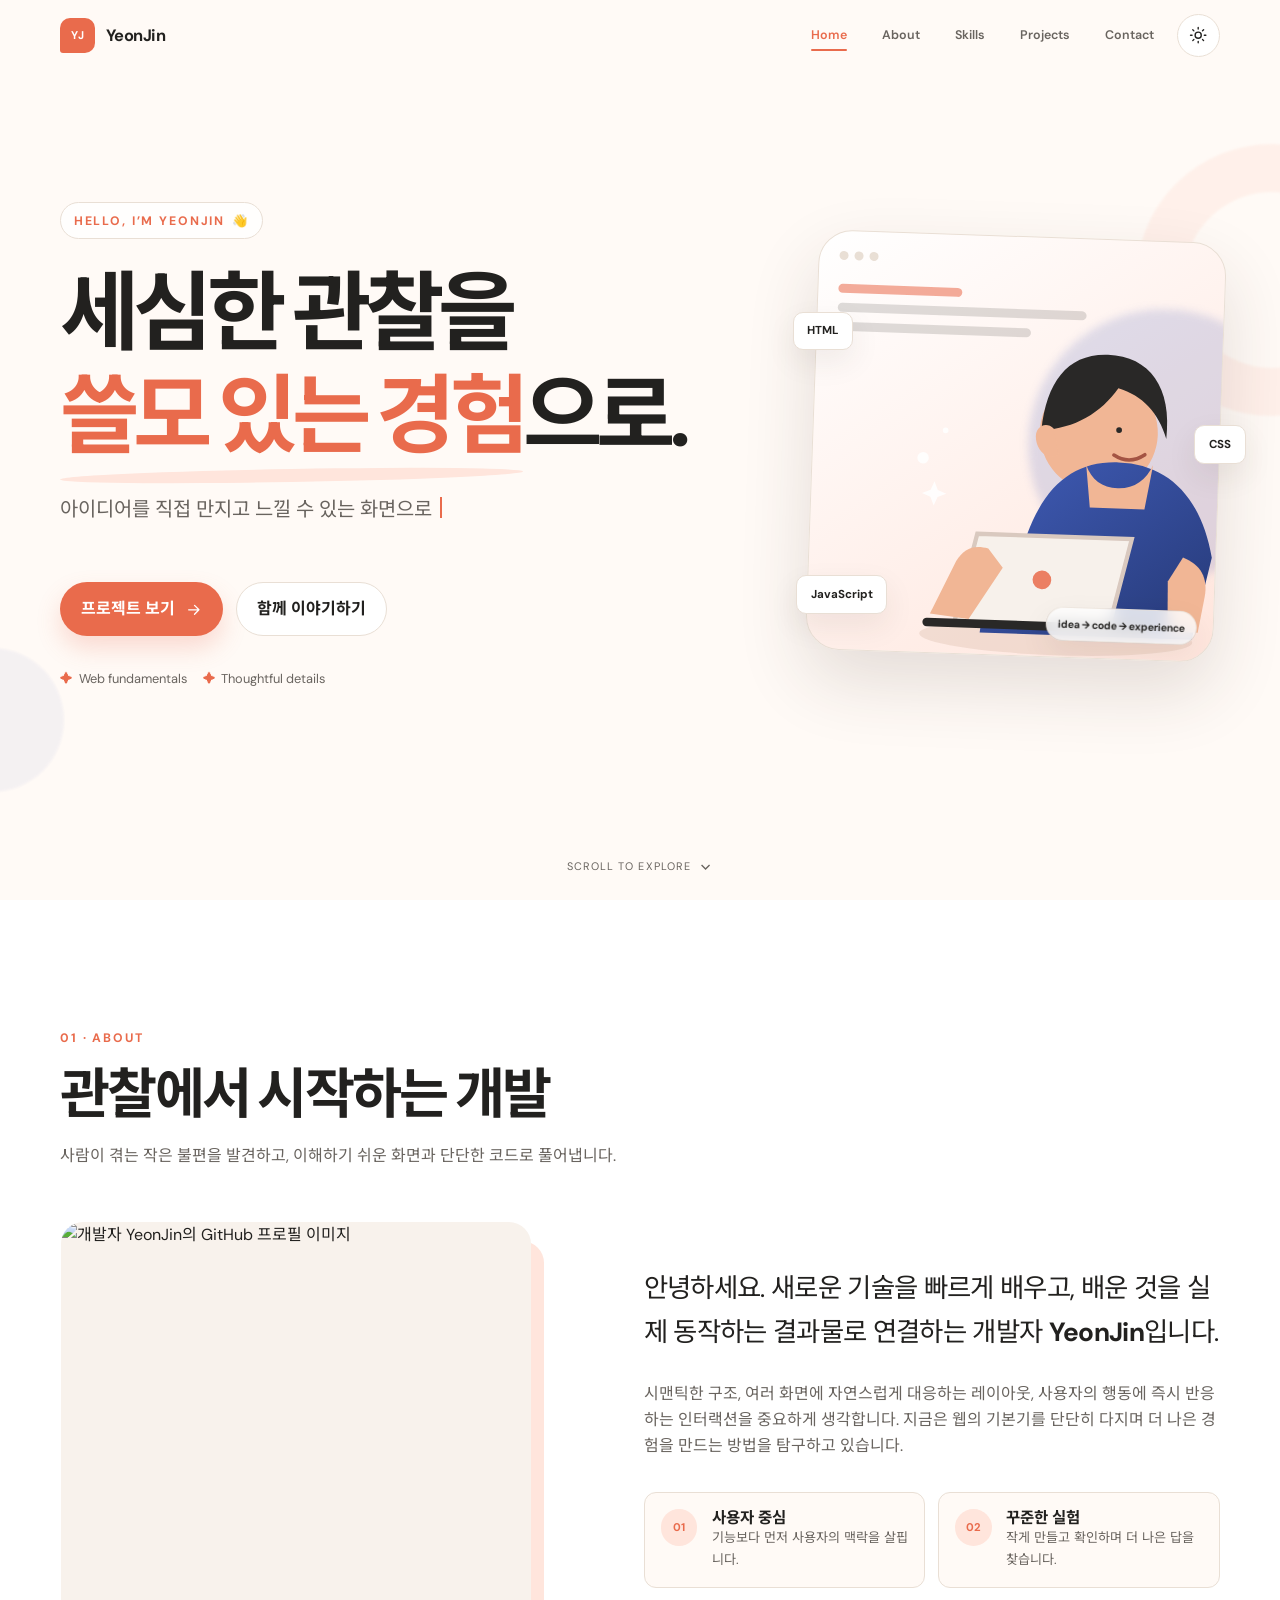
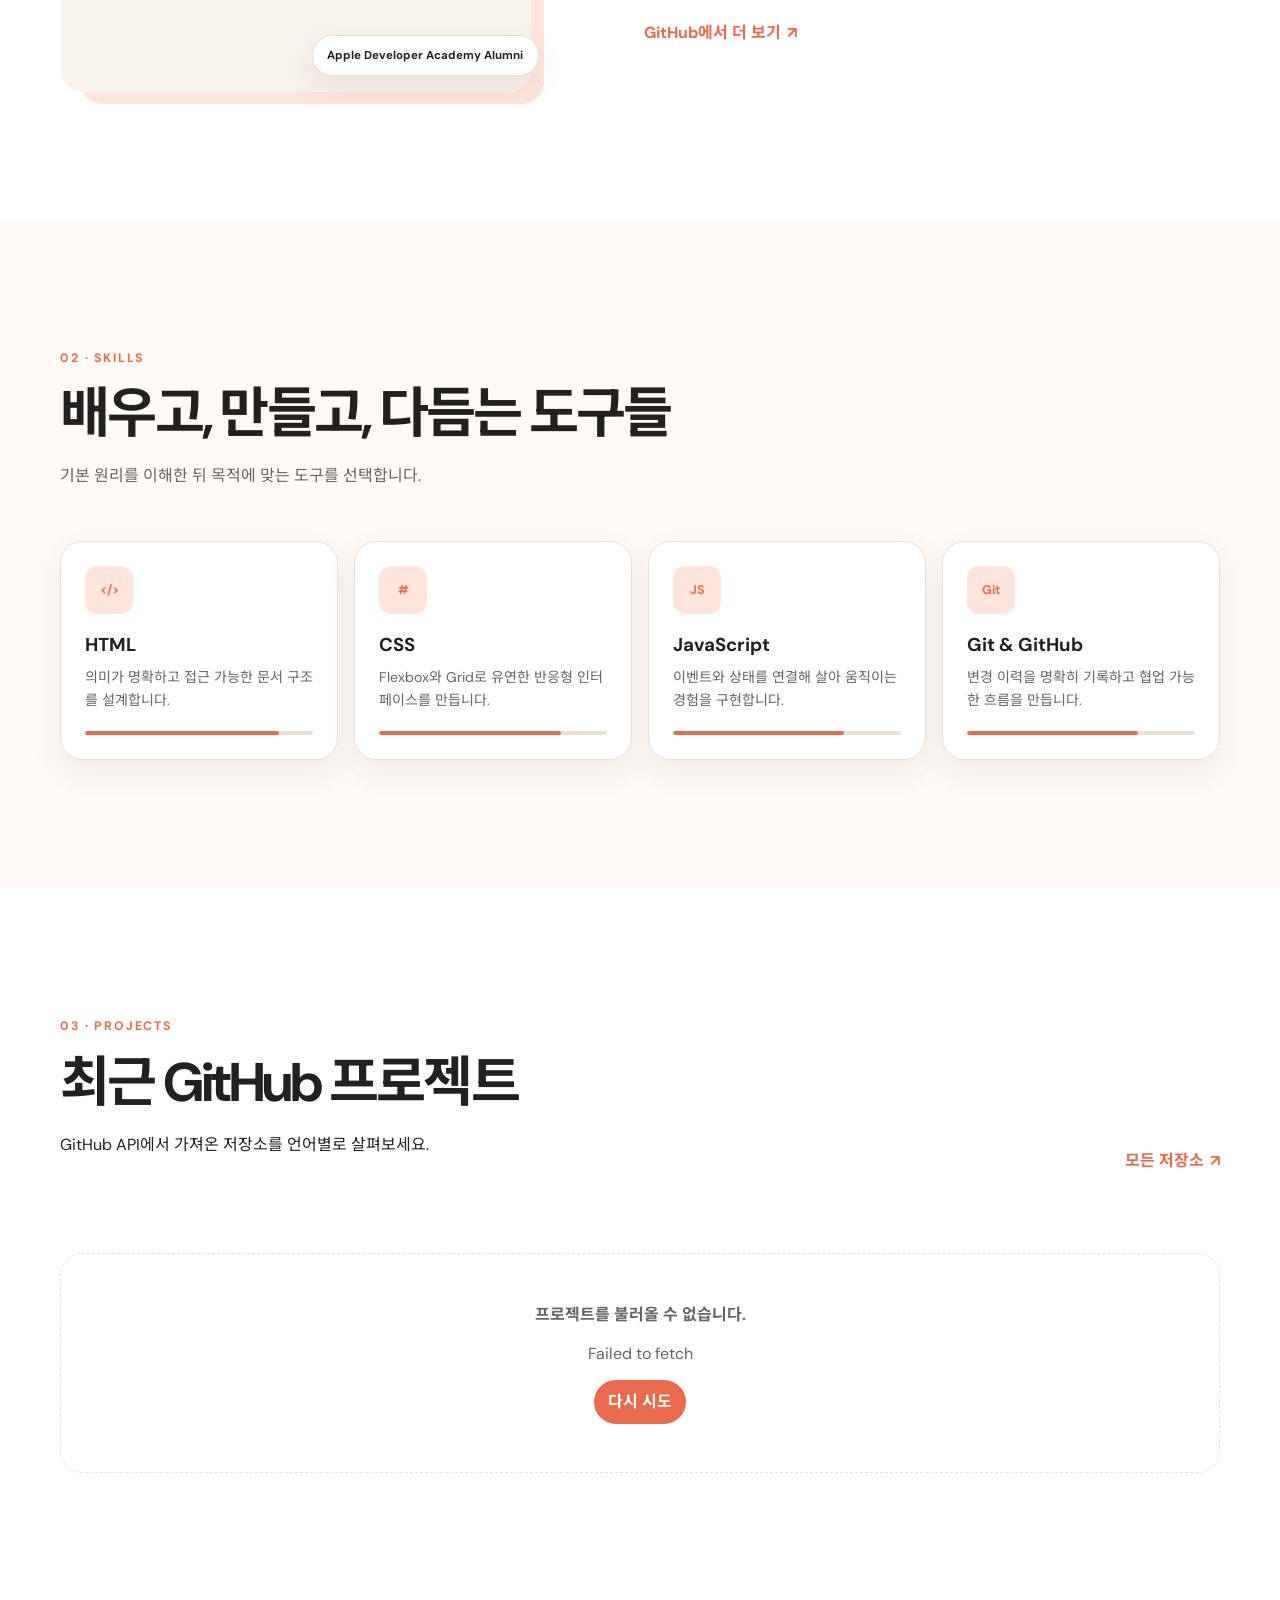
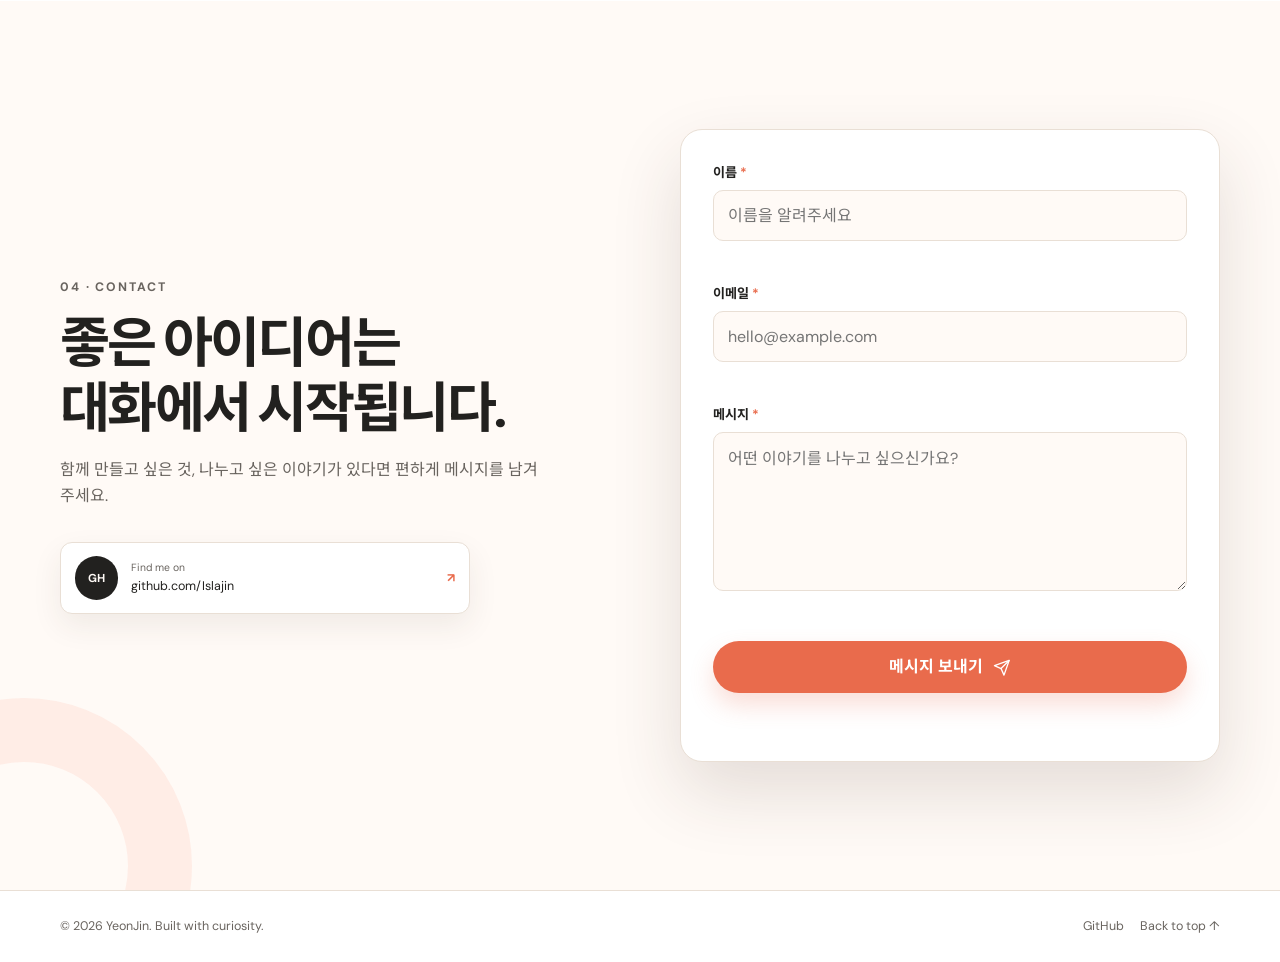
==== index.html @ b19f6d4a "feat: build responsive portfolio website" ====
<!doctype html>
<html lang="ko">
  <head>
    <meta charset="UTF-8" />
    <meta name="viewport" content="width=device-width, initial-scale=1.0" />
    <meta
      name="description"
      content="사용자의 문제를 세심하게 관찰하고 웹으로 해결하는 개발자 YeonJin의 포트폴리오입니다."
    />
    <meta name="theme-color" content="#fffaf6" />
    <title>YeonJin — Web Developer</title>
    <link rel="icon" href="images/favicon.svg" type="image/svg+xml" />
    <link rel="preconnect" href="https://fonts.googleapis.com" />
    <link rel="preconnect" href="https://fonts.gstatic.com" crossorigin />
    <link
      href="https://fonts.googleapis.com/css2?family=DM+Sans:wght@400;500;600;700&family=Noto+Sans+KR:wght@400;500;600;700&display=swap"
      rel="stylesheet"
    />
    <link rel="stylesheet" href="css/style.css" />
    <script src="js/main.js" defer></script>
  </head>
  <body>
    <a class="skip-link" href="#main-content">본문으로 바로가기</a>

    <header class="site-header" id="site-header">
      <nav class="nav container" aria-label="주요 메뉴">
        <a class="logo" href="#home" aria-label="YeonJin 포트폴리오 홈">
          <span class="logo-mark" aria-hidden="true">YJ</span>
          <span>YeonJin</span>
        </a>

        <div class="nav-actions">
          <ul class="nav-menu" id="nav-menu">
            <li><a class="nav-link active" href="#home">Home</a></li>
            <li><a class="nav-link" href="#about">About</a></li>
            <li><a class="nav-link" href="#skills">Skills</a></li>
            <li><a class="nav-link" href="#projects">Projects</a></li>
            <li><a class="nav-link" href="#contact">Contact</a></li>
          </ul>

          <button
            class="icon-button theme-toggle"
            id="theme-toggle"
            type="button"
            aria-label="다크 모드로 전환"
            title="테마 전환"
          >
            <svg class="theme-icon sun-icon" viewBox="0 0 24 24" aria-hidden="true">
              <circle cx="12" cy="12" r="4"></circle>
              <path d="M12 2v2M12 20v2M4.93 4.93l1.42 1.42M17.66 17.66l1.41 1.41M2 12h2M20 12h2M4.93 19.07l1.42-1.42M17.66 6.34l1.41-1.41"></path>
            </svg>
            <svg class="theme-icon moon-icon" viewBox="0 0 24 24" aria-hidden="true">
              <path d="M21 12.79A9 9 0 1 1 11.21 3 7 7 0 0 0 21 12.79Z"></path>
            </svg>
          </button>

          <button
            class="icon-button menu-toggle"
            id="menu-toggle"
            type="button"
            aria-label="메뉴 열기"
            aria-controls="nav-menu"
            aria-expanded="false"
          >
            <span></span>
            <span></span>
            <span></span>
          </button>
        </div>
      </nav>
    </header>

    <main id="main-content">
      <section class="hero section" id="home" aria-labelledby="hero-title">
        <div class="hero-decoration hero-decoration-one" aria-hidden="true"></div>
        <div class="hero-decoration hero-decoration-two" aria-hidden="true"></div>
        <div class="container hero-grid">
          <div class="hero-copy reveal">
            <p class="eyebrow">Hello, I’m YeonJin <span aria-hidden="true">👋</span></p>
            <h1 id="hero-title">
              세심한 관찰을<br />
              <span class="accent-text">쓸모 있는 경험</span>으로.
            </h1>
            <p class="hero-description">
              <span id="typing-text" aria-live="polite"></span><span class="typing-cursor" aria-hidden="true"></span>
            </p>
            <div class="hero-buttons">
              <a class="button button-primary" href="#projects">
                프로젝트 보기
                <svg viewBox="0 0 24 24" aria-hidden="true"><path d="m5 12 14 0M13 6l6 6-6 6"></path></svg>
              </a>
              <a class="button button-secondary" href="#contact">함께 이야기하기</a>
            </div>
            <ul class="hero-meta" aria-label="개발 가치">
              <li><span aria-hidden="true">✦</span> Web fundamentals</li>
              <li><span aria-hidden="true">✦</span> Thoughtful details</li>
            </ul>
          </div>

          <div class="hero-visual reveal" aria-hidden="true">
            <div class="visual-card">
              <div class="visual-card-top">
                <span></span><span></span><span></span>
              </div>
              <div class="code-line code-line-short"></div>
              <div class="code-line"></div>
              <div class="code-line code-line-medium"></div>
              <div class="code-pill">idea → code → experience</div>
              <img src="images/profile-illustration.svg" alt="" />
            </div>
            <div class="floating-tag tag-one">HTML</div>
            <div class="floating-tag tag-two">CSS</div>
            <div class="floating-tag tag-three">JavaScript</div>
          </div>
        </div>
        <a class="scroll-hint" href="#about" aria-label="소개 섹션으로 이동">
          <span>Scroll to explore</span>
          <svg viewBox="0 0 24 24" aria-hidden="true"><path d="m6 9 6 6 6-6"></path></svg>
        </a>
      </section>

      <section class="about section" id="about" aria-labelledby="about-title">
        <div class="container">
          <div class="section-heading reveal">
            <p class="section-number">01 · About</p>
            <h2 id="about-title">관찰에서 시작하는 개발</h2>
            <p>사람이 겪는 작은 불편을 발견하고, 이해하기 쉬운 화면과 단단한 코드로 풀어냅니다.</p>
          </div>

          <div class="about-grid">
            <figure class="profile-frame reveal">
              <div class="profile-image-wrap">
                <img
                  src="https://avatars.githubusercontent.com/u/202807596?v=4"
                  alt="개발자 YeonJin의 GitHub 프로필 이미지"
                  width="460"
                  height="460"
                />
              </div>
              <figcaption>Apple Developer Academy Alumni</figcaption>
            </figure>

            <div class="about-copy reveal">
              <p class="about-lead">
                안녕하세요. 새로운 기술을 빠르게 배우고, 배운 것을 실제 동작하는 결과물로 연결하는
                개발자 <strong>YeonJin</strong>입니다.
              </p>
              <p>
                시맨틱한 구조, 여러 화면에 자연스럽게 대응하는 레이아웃, 사용자의 행동에 즉시 반응하는
                인터랙션을 중요하게 생각합니다. 지금은 웹의 기본기를 단단히 다지며 더 나은 경험을 만드는
                방법을 탐구하고 있습니다.
              </p>
              <div class="about-facts">
                <article>
                  <span class="fact-icon" aria-hidden="true">01</span>
                  <div><h3>사용자 중심</h3><p>기능보다 먼저 사용자의 맥락을 살핍니다.</p></div>
                </article>
                <article>
                  <span class="fact-icon" aria-hidden="true">02</span>
                  <div><h3>꾸준한 실험</h3><p>작게 만들고 확인하며 더 나은 답을 찾습니다.</p></div>
                </article>
              </div>
              <a class="text-link" href="https://github.com/Islajin" target="_blank" rel="noreferrer">
                GitHub에서 더 보기 <span aria-hidden="true">↗</span>
              </a>
            </div>
          </div>
        </div>
      </section>

      <section class="skills section" id="skills" aria-labelledby="skills-title">
        <div class="container">
          <div class="section-heading reveal">
            <p class="section-number">02 · Skills</p>
            <h2 id="skills-title">배우고, 만들고, 다듬는 도구들</h2>
            <p>기본 원리를 이해한 뒤 목적에 맞는 도구를 선택합니다.</p>
          </div>

          <div class="skills-grid">
            <article class="skill-card reveal">
              <span class="skill-icon" aria-hidden="true">&lt;/&gt;</span>
              <h3>HTML</h3>
              <p>의미가 명확하고 접근 가능한 문서 구조를 설계합니다.</p>
              <div class="skill-level" aria-label="HTML 숙련도 85퍼센트"><span data-level="85"></span></div>
            </article>
            <article class="skill-card reveal">
              <span class="skill-icon" aria-hidden="true">#</span>
              <h3>CSS</h3>
              <p>Flexbox와 Grid로 유연한 반응형 인터페이스를 만듭니다.</p>
              <div class="skill-level" aria-label="CSS 숙련도 80퍼센트"><span data-level="80"></span></div>
            </article>
            <article class="skill-card reveal">
              <span class="skill-icon" aria-hidden="true">JS</span>
              <h3>JavaScript</h3>
              <p>이벤트와 상태를 연결해 살아 움직이는 경험을 구현합니다.</p>
              <div class="skill-level" aria-label="JavaScript 숙련도 75퍼센트"><span data-level="75"></span></div>
            </article>
            <article class="skill-card reveal">
              <span class="skill-icon" aria-hidden="true">Git</span>
              <h3>Git & GitHub</h3>
              <p>변경 이력을 명확히 기록하고 협업 가능한 흐름을 만듭니다.</p>
              <div class="skill-level" aria-label="Git과 GitHub 숙련도 75퍼센트"><span data-level="75"></span></div>
            </article>
          </div>
        </div>
      </section>

      <section class="projects section" id="projects" aria-labelledby="projects-title">
        <div class="container">
          <div class="section-heading projects-heading reveal">
            <div>
              <p class="section-number">03 · Projects</p>
              <h2 id="projects-title">최근 GitHub 프로젝트</h2>
              <p>GitHub API에서 가져온 저장소를 언어별로 살펴보세요.</p>
            </div>
            <a class="text-link" href="https://github.com/Islajin?tab=repositories" target="_blank" rel="noreferrer">
              모든 저장소 <span aria-hidden="true">↗</span>
            </a>
          </div>

          <div class="project-filters reveal" id="project-filters" aria-label="프로젝트 언어 필터"></div>
          <div class="projects-status" id="projects-status" role="status" aria-live="polite"></div>
          <div class="projects-grid" id="projects-grid"></div>
        </div>
      </section>

      <section class="contact section" id="contact" aria-labelledby="contact-title">
        <div class="container contact-grid">
          <div class="contact-copy reveal">
            <p class="section-number">04 · Contact</p>
            <h2 id="contact-title">좋은 아이디어는<br />대화에서 시작됩니다.</h2>
            <p>함께 만들고 싶은 것, 나누고 싶은 이야기가 있다면 편하게 메시지를 남겨주세요.</p>
            <a class="contact-github" href="https://github.com/Islajin" target="_blank" rel="noreferrer">
              <span aria-hidden="true">GH</span>
              <span><small>Find me on</small>github.com/Islajin</span>
              <b aria-hidden="true">↗</b>
            </a>
          </div>

          <form class="contact-form reveal" id="contact-form" novalidate>
            <div class="form-field">
              <label for="name">이름 <span aria-hidden="true">*</span></label>
              <input id="name" name="name" type="text" autocomplete="name" placeholder="이름을 알려주세요" required />
              <p class="field-error" id="name-error"></p>
            </div>
            <div class="form-field">
              <label for="email">이메일 <span aria-hidden="true">*</span></label>
              <input id="email" name="email" type="email" autocomplete="email" placeholder="hello@example.com" required />
              <p class="field-error" id="email-error"></p>
            </div>
            <div class="form-field">
              <label for="message">메시지 <span aria-hidden="true">*</span></label>
              <textarea id="message" name="message" rows="5" placeholder="어떤 이야기를 나누고 싶으신가요?" required></textarea>
              <p class="field-error" id="message-error"></p>
            </div>
            <button class="button button-primary submit-button" type="submit">
              <span>메시지 보내기</span>
              <svg viewBox="0 0 24 24" aria-hidden="true"><path d="m22 2-7 20-4-9-9-4Z"></path><path d="M22 2 11 13"></path></svg>
            </button>
            <p class="form-status" id="form-status" role="status" aria-live="polite"></p>
          </form>
        </div>
      </section>
    </main>

    <footer class="site-footer">
      <div class="container footer-inner">
        <p>© <span id="current-year"></span> YeonJin. Built with curiosity.</p>
        <div class="footer-links">
          <a href="https://github.com/Islajin" target="_blank" rel="noreferrer">GitHub</a>
          <a href="#home">Back to top ↑</a>
        </div>
      </div>
    </footer>

    <button class="scroll-top" id="scroll-top" type="button" aria-label="페이지 맨 위로 이동">
      <svg viewBox="0 0 24 24" aria-hidden="true"><path d="m18 15-6-6-6 6"></path></svg>
    </button>
  </body>
</html>
---- css/style.css ----
:root {
  --color-bg: #fffaf6;
  --color-surface: #ffffff;
  --color-surface-soft: #f8f2ec;
  --color-text: #22211f;
  --color-text-muted: #69645f;
  --color-line: #e9dfd5;
  --color-primary: #e96b4c;
  --color-primary-dark: #bd432a;
  --color-primary-soft: #ffe5dc;
  --color-secondary: #405cb7;
  --color-success: #237a57;
  --color-error: #c43e35;
  --shadow-sm: 0 12px 30px rgba(63, 46, 35, 0.08);
  --shadow-lg: 0 30px 70px rgba(63, 46, 35, 0.14);
  --radius-sm: 12px;
  --radius-md: 22px;
  --radius-lg: 34px;
  --font-body: "DM Sans", "Noto Sans KR", sans-serif;
  --space-section: 6.5rem;
  --header-height: 4.5rem;
  --transition: 200ms ease;
}

[data-theme="dark"] {
  --color-bg: #171716;
  --color-surface: #222220;
  --color-surface-soft: #292825;
  --color-text: #f7f1eb;
  --color-text-muted: #bcb4ac;
  --color-line: #3b3935;
  --color-primary: #ff896d;
  --color-primary-dark: #ffac98;
  --color-primary-soft: #482920;
  --color-secondary: #9eb1ff;
  --color-success: #68c99f;
  --color-error: #ff8178;
  --shadow-sm: 0 12px 30px rgba(0, 0, 0, 0.2);
  --shadow-lg: 0 30px 70px rgba(0, 0, 0, 0.34);
}

*,
*::before,
*::after {
  box-sizing: border-box;
}

html {
  scroll-behavior: smooth;
}

body {
  margin: 0;
  background: var(--color-bg);
  color: var(--color-text);
  font-family: var(--font-body);
  line-height: 1.65;
  transition: background-color var(--transition), color var(--transition);
}

body.menu-open {
  overflow: hidden;
}

button,
input,
textarea {
  font: inherit;
}

button,
a {
  -webkit-tap-highlight-color: transparent;
}

a {
  color: inherit;
  text-decoration: none;
}

img {
  display: block;
  max-width: 100%;
}

ul {
  margin: 0;
  padding: 0;
  list-style: none;
}

h1,
h2,
h3,
p {
  margin-top: 0;
}

h1,
h2,
h3 {
  line-height: 1.2;
}

.container {
  width: min(100% - 2.5rem, 1160px);
  margin-inline: auto;
}

.section {
  position: relative;
  padding-block: var(--space-section);
  scroll-margin-top: var(--header-height);
}

.skip-link {
  position: fixed;
  top: 0.75rem;
  left: 0.75rem;
  z-index: 200;
  padding: 0.7rem 1rem;
  border-radius: 8px;
  background: var(--color-text);
  color: var(--color-bg);
  transform: translateY(-150%);
  transition: transform var(--transition);
}

.skip-link:focus {
  transform: translateY(0);
}

.site-header {
  position: fixed;
  inset: 0 0 auto;
  z-index: 100;
  height: var(--header-height);
  border-bottom: 1px solid transparent;
  transition: background-color var(--transition), border-color var(--transition), box-shadow var(--transition);
}

.site-header.scrolled {
  border-color: color-mix(in srgb, var(--color-line) 80%, transparent);
  background: color-mix(in srgb, var(--color-bg) 88%, transparent);
  box-shadow: 0 8px 24px rgba(40, 30, 22, 0.04);
  backdrop-filter: blur(16px);
}

.nav {
  display: flex;
  align-items: center;
  justify-content: space-between;
  height: 100%;
}

.logo,
.nav-actions {
  display: flex;
  align-items: center;
}

.logo {
  z-index: 102;
  gap: 0.65rem;
  font-size: 1.03rem;
  font-weight: 700;
  letter-spacing: -0.03em;
}

.logo-mark {
  display: grid;
  width: 2.2rem;
  height: 2.2rem;
  place-items: center;
  border-radius: 10px 10px 10px 3px;
  background: var(--color-primary);
  color: #fff;
  font-size: 0.7rem;
  letter-spacing: 0.02em;
}

.nav-actions {
  gap: 0.65rem;
}

.nav-menu {
  position: fixed;
  inset: var(--header-height) 0 auto;
  display: grid;
  gap: 0.3rem;
  padding: 1rem 1.25rem 1.5rem;
  border-bottom: 1px solid var(--color-line);
  background: var(--color-bg);
  box-shadow: var(--shadow-sm);
  opacity: 0;
  pointer-events: none;
  transform: translateY(-1rem);
  transition: opacity var(--transition), transform var(--transition);
}

.nav-menu.active {
  opacity: 1;
  pointer-events: auto;
  transform: translateY(0);
}

.nav-link {
  display: block;
  padding: 0.75rem;
  color: var(--color-text-muted);
  font-weight: 600;
  transition: color var(--transition), transform var(--transition);
}

.nav-link:hover,
.nav-link.active {
  color: var(--color-primary);
}

.nav-link:hover {
  transform: translateX(4px);
}

.icon-button {
  display: grid;
  width: 2.7rem;
  height: 2.7rem;
  place-items: center;
  border: 1px solid var(--color-line);
  border-radius: 50%;
  background: var(--color-surface);
  color: var(--color-text);
  cursor: pointer;
  transition: border-color var(--transition), background-color var(--transition), transform var(--transition);
}

.icon-button:hover {
  border-color: var(--color-primary);
  background: var(--color-primary-soft);
  transform: translateY(-2px);
}

.theme-icon {
  width: 1.15rem;
  fill: none;
  stroke: currentColor;
  stroke-linecap: round;
  stroke-width: 1.8;
}

.moon-icon,
[data-theme="dark"] .sun-icon {
  display: none;
}

[data-theme="dark"] .moon-icon {
  display: block;
}

.menu-toggle {
  z-index: 102;
  gap: 4px;
}

.menu-toggle span {
  display: block;
  width: 1.1rem;
  height: 2px;
  border-radius: 2px;
  background: currentColor;
  transition: transform var(--transition), opacity var(--transition);
}

.menu-toggle.active span:nth-child(1) {
  transform: translateY(6px) rotate(45deg);
}

.menu-toggle.active span:nth-child(2) {
  opacity: 0;
}

.menu-toggle.active span:nth-child(3) {
  transform: translateY(-6px) rotate(-45deg);
}

.hero {
  display: grid;
  min-height: 100svh;
  align-items: center;
  overflow: hidden;
  padding-top: calc(var(--header-height) + 3rem);
}

.hero-grid {
  display: grid;
  align-items: center;
  gap: 4rem;
}

.eyebrow,
.section-number {
  color: var(--color-primary);
  font-size: 0.77rem;
  font-weight: 700;
  letter-spacing: 0.15em;
  text-transform: uppercase;
}

.eyebrow {
  display: inline-flex;
  align-items: center;
  gap: 0.45rem;
  margin-bottom: 1.4rem;
  padding: 0.45rem 0.8rem;
  border: 1px solid var(--color-line);
  border-radius: 999px;
  background: color-mix(in srgb, var(--color-surface) 80%, transparent);
}

.hero h1 {
  max-width: 720px;
  margin-bottom: 1.5rem;
  font-size: clamp(2.65rem, 12vw, 5.4rem);
  letter-spacing: -0.065em;
}

.accent-text {
  position: relative;
  color: var(--color-primary);
}

.accent-text::after {
  position: absolute;
  right: 0;
  bottom: -0.1em;
  left: 0;
  height: 0.15em;
  border-radius: 50%;
  background: var(--color-primary-soft);
  content: "";
  transform: rotate(-1deg);
}

.hero-description {
  min-height: 3.6rem;
  max-width: 560px;
  margin-bottom: 2rem;
  color: var(--color-text-muted);
  font-size: clamp(1.05rem, 3vw, 1.24rem);
}

.typing-cursor {
  display: inline-block;
  width: 2px;
  height: 1.05em;
  margin-left: 0.2rem;
  background: var(--color-primary);
  vertical-align: -0.12em;
  animation: blink 0.75s steps(1) infinite;
}

.hero-buttons {
  display: flex;
  flex-wrap: wrap;
  gap: 0.8rem;
}

.button {
  display: inline-flex;
  min-height: 3.2rem;
  align-items: center;
  justify-content: center;
  gap: 0.6rem;
  padding: 0.8rem 1.25rem;
  border: 1px solid transparent;
  border-radius: 999px;
  font-weight: 700;
  cursor: pointer;
  transition: transform var(--transition), box-shadow var(--transition), background-color var(--transition), border-color var(--transition);
}

.button svg {
  width: 1.1rem;
  fill: none;
  stroke: currentColor;
  stroke-linecap: round;
  stroke-linejoin: round;
  stroke-width: 1.8;
}

.button:hover {
  transform: translateY(-3px);
}

.button-primary {
  background: var(--color-primary);
  box-shadow: 0 12px 24px color-mix(in srgb, var(--color-primary) 22%, transparent);
  color: #fff;
}

.button-primary:hover {
  background: var(--color-primary-dark);
}

.button-secondary {
  border-color: var(--color-line);
  background: var(--color-surface);
}

.button-secondary:hover {
  border-color: var(--color-primary);
  box-shadow: var(--shadow-sm);
}

.hero-meta {
  display: flex;
  flex-wrap: wrap;
  gap: 1rem;
  margin-top: 2rem;
  color: var(--color-text-muted);
  font-size: 0.8rem;
}

.hero-meta li {
  display: flex;
  align-items: center;
  gap: 0.35rem;
}

.hero-meta span {
  color: var(--color-primary);
}

.hero-visual {
  position: relative;
  width: min(85vw, 420px);
  margin-inline: auto;
}

.visual-card {
  position: relative;
  overflow: hidden;
  min-height: 420px;
  padding: 1.25rem;
  border: 1px solid var(--color-line);
  border-radius: var(--radius-lg);
  background: linear-gradient(145deg, var(--color-surface), var(--color-primary-soft));
  box-shadow: var(--shadow-lg);
  transform: rotate(2deg);
}

.visual-card::before {
  position: absolute;
  inset: 16% -20% auto auto;
  width: 17rem;
  height: 17rem;
  border-radius: 50%;
  background: color-mix(in srgb, var(--color-secondary) 17%, transparent);
  content: "";
  filter: blur(4px);
}

.visual-card img {
  position: absolute;
  right: -1rem;
  bottom: -1rem;
  width: 92%;
}

.visual-card-top {
  display: flex;
  gap: 0.38rem;
  margin-bottom: 1.5rem;
}

.visual-card-top span {
  width: 0.55rem;
  height: 0.55rem;
  border-radius: 50%;
  background: var(--color-line);
}

.code-line {
  width: 68%;
  height: 0.55rem;
  margin-bottom: 0.65rem;
  border-radius: 999px;
  background: color-mix(in srgb, var(--color-text-muted) 22%, transparent);
}

.code-line-short {
  width: 34%;
  background: color-mix(in srgb, var(--color-primary) 55%, transparent);
}

.code-line-medium {
  width: 53%;
}

.code-pill {
  position: absolute;
  right: 1rem;
  bottom: 1rem;
  z-index: 2;
  padding: 0.45rem 0.7rem;
  border: 1px solid color-mix(in srgb, var(--color-line) 70%, transparent);
  border-radius: 999px;
  background: color-mix(in srgb, var(--color-surface) 82%, transparent);
  box-shadow: var(--shadow-sm);
  font-size: 0.65rem;
  font-weight: 700;
  backdrop-filter: blur(8px);
}

.floating-tag {
  position: absolute;
  z-index: 3;
  padding: 0.55rem 0.85rem;
  border: 1px solid var(--color-line);
  border-radius: 10px;
  background: var(--color-surface);
  box-shadow: var(--shadow-sm);
  font-size: 0.72rem;
  font-weight: 700;
  animation: float 4s ease-in-out infinite;
}

.tag-one {
  top: 18%;
  left: -1.2rem;
}

.tag-two {
  top: 45%;
  right: -1.6rem;
  animation-delay: -1.2s;
}

.tag-three {
  bottom: 10%;
  left: -1rem;
  animation-delay: -2.4s;
}

.hero-decoration {
  position: absolute;
  border-radius: 50%;
  opacity: 0.45;
  filter: blur(1px);
}

.hero-decoration-one {
  top: 16%;
  right: -8rem;
  width: 17rem;
  height: 17rem;
  border: 3rem solid var(--color-primary-soft);
}

.hero-decoration-two {
  bottom: 12%;
  left: -5rem;
  width: 9rem;
  height: 9rem;
  background: color-mix(in srgb, var(--color-secondary) 12%, transparent);
}

.scroll-hint {
  display: none;
}

.about,
.projects {
  background: var(--color-surface);
}

.section-heading {
  max-width: 680px;
  margin-bottom: 3.25rem;
}

.section-number {
  margin-bottom: 0.85rem;
}

.section-heading h2,
.contact-copy h2 {
  margin-bottom: 1rem;
  font-size: clamp(2rem, 7vw, 3.4rem);
  letter-spacing: -0.05em;
}

.section-heading > p:last-child,
.contact-copy > p {
  color: var(--color-text-muted);
}

.about-grid {
  display: grid;
  gap: 3rem;
  align-items: center;
}

.profile-frame {
  position: relative;
  width: min(100%, 470px);
  margin: 0 auto;
}

.profile-frame::before {
  position: absolute;
  inset: 1.2rem -0.8rem -0.8rem 1.2rem;
  border-radius: var(--radius-md);
  background: var(--color-primary-soft);
  content: "";
}

.profile-image-wrap {
  position: relative;
  overflow: hidden;
  aspect-ratio: 1;
  border-radius: var(--radius-md);
  background: var(--color-surface-soft);
}

.profile-image-wrap img {
  width: 100%;
  height: 100%;
  object-fit: cover;
  transition: transform 500ms ease;
}

.profile-image-wrap:hover img {
  transform: scale(1.03);
}

.profile-frame figcaption {
  position: absolute;
  right: -0.5rem;
  bottom: 1rem;
  padding: 0.6rem 0.9rem;
  border: 1px solid var(--color-line);
  border-radius: 999px;
  background: var(--color-surface);
  box-shadow: var(--shadow-sm);
  font-size: 0.72rem;
  font-weight: 700;
}

.about-lead {
  font-size: clamp(1.25rem, 4vw, 1.65rem);
  letter-spacing: -0.025em;
}

.about-copy > p:not(.about-lead) {
  color: var(--color-text-muted);
}

.about-facts {
  display: grid;
  gap: 0.8rem;
  margin: 2rem 0;
}

.about-facts article {
  display: flex;
  gap: 0.9rem;
  padding: 1rem;
  border: 1px solid var(--color-line);
  border-radius: var(--radius-sm);
  background: var(--color-bg);
}

.fact-icon {
  display: grid;
  flex: 0 0 2.3rem;
  height: 2.3rem;
  place-items: center;
  border-radius: 50%;
  background: var(--color-primary-soft);
  color: var(--color-primary);
  font-size: 0.7rem;
  font-weight: 700;
}

.about-facts h3,
.about-facts p {
  margin-bottom: 0;
}

.about-facts h3 {
  font-size: 0.97rem;
}

.about-facts p {
  color: var(--color-text-muted);
  font-size: 0.82rem;
}

.text-link {
  display: inline-flex;
  align-items: center;
  gap: 0.4rem;
  color: var(--color-primary);
  font-weight: 700;
}

.text-link span {
  transition: transform var(--transition);
}

.text-link:hover span {
  transform: translate(3px, -3px);
}

.skills-grid,
.projects-grid {
  display: grid;
  gap: 1rem;
}

.skill-card,
.project-card {
  border: 1px solid var(--color-line);
  border-radius: var(--radius-md);
  background: var(--color-surface);
  box-shadow: var(--shadow-sm);
  transition: transform var(--transition), box-shadow var(--transition), border-color var(--transition);
}

.skill-card {
  padding: 1.5rem;
}

.skill-card:hover,
.project-card:hover {
  border-color: color-mix(in srgb, var(--color-primary) 50%, var(--color-line));
  box-shadow: var(--shadow-lg);
  transform: translateY(-6px);
}

.skill-icon {
  display: grid;
  width: 3rem;
  height: 3rem;
  margin-bottom: 1.25rem;
  place-items: center;
  border-radius: 12px;
  background: var(--color-primary-soft);
  color: var(--color-primary);
  font-size: 0.78rem;
  font-weight: 700;
}

.skill-card h3 {
  margin-bottom: 0.6rem;
}

.skill-card p {
  min-height: 3.2rem;
  color: var(--color-text-muted);
  font-size: 0.88rem;
}

.skill-level {
  overflow: hidden;
  height: 4px;
  border-radius: 999px;
  background: var(--color-line);
}

.skill-level span {
  display: block;
  width: 0;
  height: 100%;
  border-radius: inherit;
  background: var(--color-primary);
  transition: width 900ms ease 200ms;
}

.skill-card.visible .skill-level span[data-level="85"] {
  width: 85%;
}

.skill-card.visible .skill-level span[data-level="80"] {
  width: 80%;
}

.skill-card.visible .skill-level span[data-level="75"] {
  width: 75%;
}

.projects-heading {
  max-width: none;
}

.projects-heading .text-link {
  margin-top: 0.5rem;
}

.project-filters {
  display: flex;
  flex-wrap: wrap;
  gap: 0.55rem;
  margin-bottom: 1.7rem;
}

.filter-button {
  padding: 0.5rem 0.9rem;
  border: 1px solid var(--color-line);
  border-radius: 999px;
  background: transparent;
  color: var(--color-text-muted);
  font-size: 0.8rem;
  font-weight: 700;
  cursor: pointer;
  transition: color var(--transition), background-color var(--transition), border-color var(--transition);
}

.filter-button:hover,
.filter-button.active {
  border-color: var(--color-primary);
  background: var(--color-primary);
  color: #fff;
}

.projects-status:not(:empty) {
  display: grid;
  min-height: 220px;
  place-items: center;
  padding: 2rem;
  border: 1px dashed var(--color-line);
  border-radius: var(--radius-md);
  color: var(--color-text-muted);
  text-align: center;
}

.status-content {
  display: grid;
  justify-items: center;
  gap: 0.8rem;
}

.spinner {
  width: 2.2rem;
  height: 2.2rem;
  border: 3px solid var(--color-line);
  border-top-color: var(--color-primary);
  border-radius: 50%;
  animation: spin 0.75s linear infinite;
}

.retry-button {
  padding: 0.55rem 0.9rem;
  border: 0;
  border-radius: 999px;
  background: var(--color-primary);
  color: #fff;
  font-weight: 700;
  cursor: pointer;
}

.project-card {
  display: flex;
  min-height: 260px;
  flex-direction: column;
  padding: 1.5rem;
}

.project-card-top,
.project-meta,
.project-links {
  display: flex;
  align-items: center;
}

.project-card-top {
  justify-content: space-between;
  margin-bottom: 1.5rem;
}

.folder-icon {
  width: 2.2rem;
  color: var(--color-primary);
  fill: none;
  stroke: currentColor;
  stroke-linecap: round;
  stroke-linejoin: round;
  stroke-width: 1.5;
}

.project-language {
  padding: 0.35rem 0.65rem;
  border-radius: 999px;
  background: var(--color-primary-soft);
  color: var(--color-primary);
  font-size: 0.68rem;
  font-weight: 700;
}

.project-card h3 {
  overflow-wrap: anywhere;
  margin-bottom: 0.65rem;
  font-size: 1.15rem;
}

.project-card > p {
  display: -webkit-box;
  overflow: hidden;
  margin-bottom: 1.5rem;
  color: var(--color-text-muted);
  font-size: 0.84rem;
  -webkit-box-orient: vertical;
  -webkit-line-clamp: 3;
}

.project-card-footer {
  display: flex;
  align-items: center;
  justify-content: space-between;
  margin-top: auto;
  padding-top: 1rem;
  border-top: 1px solid var(--color-line);
}

.project-meta {
  gap: 0.85rem;
  color: var(--color-text-muted);
  font-size: 0.75rem;
}

.project-meta span {
  display: inline-flex;
  align-items: center;
  gap: 0.25rem;
}

.project-meta svg,
.project-links svg {
  width: 0.95rem;
  fill: none;
  stroke: currentColor;
  stroke-linecap: round;
  stroke-linejoin: round;
  stroke-width: 1.8;
}

.project-links {
  gap: 0.5rem;
}

.project-links a {
  display: grid;
  width: 2rem;
  height: 2rem;
  place-items: center;
  border-radius: 50%;
  background: var(--color-surface-soft);
  color: var(--color-text-muted);
  transition: color var(--transition), background-color var(--transition);
}

.project-links a:hover {
  background: var(--color-primary-soft);
  color: var(--color-primary);
}

.contact {
  overflow: hidden;
}

.contact::before {
  position: absolute;
  inset: auto auto -9rem -9rem;
  width: 21rem;
  height: 21rem;
  border: 4rem solid var(--color-primary-soft);
  border-radius: 50%;
  content: "";
  opacity: 0.6;
}

.contact-grid {
  display: grid;
  gap: 3rem;
}

.contact-copy {
  position: relative;
  z-index: 1;
}

.contact-copy > p {
  max-width: 480px;
}

.contact-github {
  display: flex;
  max-width: 410px;
  align-items: center;
  gap: 0.85rem;
  margin-top: 2rem;
  padding: 0.85rem;
  border: 1px solid var(--color-line);
  border-radius: var(--radius-sm);
  background: var(--color-surface);
  box-shadow: var(--shadow-sm);
  font-size: 0.78rem;
  transition: transform var(--transition), border-color var(--transition);
}

.contact-github:hover {
  border-color: var(--color-primary);
  transform: translateY(-3px);
}

.contact-github > span:first-child {
  display: grid;
  width: 2.7rem;
  height: 2.7rem;
  flex: 0 0 auto;
  place-items: center;
  border-radius: 50%;
  background: var(--color-text);
  color: var(--color-bg);
  font-size: 0.72rem;
  font-weight: 700;
}

.contact-github small {
  display: block;
  color: var(--color-text-muted);
}

.contact-github b {
  margin-left: auto;
  color: var(--color-primary);
}

.contact-form {
  position: relative;
  z-index: 1;
  padding: 1.5rem;
  border: 1px solid var(--color-line);
  border-radius: var(--radius-md);
  background: var(--color-surface);
  box-shadow: var(--shadow-lg);
}

.form-field {
  margin-bottom: 1.15rem;
}

.form-field label {
  display: block;
  margin-bottom: 0.4rem;
  font-size: 0.82rem;
  font-weight: 700;
}

.form-field label span {
  color: var(--color-primary);
}

.form-field input,
.form-field textarea {
  width: 100%;
  border: 1px solid var(--color-line);
  border-radius: 10px;
  outline: 0;
  background: var(--color-bg);
  color: var(--color-text);
  transition: border-color var(--transition), box-shadow var(--transition);
}

.form-field input {
  height: 3.2rem;
  padding: 0 0.9rem;
}

.form-field textarea {
  min-height: 135px;
  padding: 0.8rem 0.9rem;
  resize: vertical;
}

.form-field input:focus,
.form-field textarea:focus {
  border-color: var(--color-primary);
  box-shadow: 0 0 0 3px var(--color-primary-soft);
}

.form-field input.invalid,
.form-field textarea.invalid {
  border-color: var(--color-error);
}

.field-error {
  min-height: 1.15rem;
  margin: 0.3rem 0 0;
  color: var(--color-error);
  font-size: 0.72rem;
}

.submit-button {
  width: 100%;
  border: 0;
}

.submit-button:disabled {
  cursor: wait;
  opacity: 0.65;
  transform: none;
}

.form-status {
  min-height: 1.4rem;
  margin: 0.8rem 0 0;
  color: var(--color-success);
  font-size: 0.8rem;
  text-align: center;
}

.form-status.error {
  color: var(--color-error);
}

.site-footer {
  padding-block: 1.6rem;
  border-top: 1px solid var(--color-line);
  background: var(--color-surface);
  color: var(--color-text-muted);
  font-size: 0.78rem;
}

.footer-inner,
.footer-links {
  display: flex;
  align-items: center;
}

.footer-inner {
  flex-direction: column;
  gap: 0.8rem;
  text-align: center;
}

.footer-inner p {
  margin-bottom: 0;
}

.footer-links {
  gap: 1rem;
}

.footer-links a:hover {
  color: var(--color-primary);
}

.scroll-top {
  position: fixed;
  right: 1.15rem;
  bottom: 1.15rem;
  z-index: 90;
  display: grid;
  width: 2.8rem;
  height: 2.8rem;
  place-items: center;
  border: 0;
  border-radius: 50%;
  background: var(--color-primary);
  box-shadow: 0 10px 24px color-mix(in srgb, var(--color-primary) 28%, transparent);
  color: #fff;
  cursor: pointer;
  opacity: 0;
  pointer-events: none;
  transform: translateY(1rem);
  transition: opacity var(--transition), transform var(--transition), background-color var(--transition);
}

.scroll-top.visible {
  opacity: 1;
  pointer-events: auto;
  transform: translateY(0);
}

.scroll-top:hover {
  background: var(--color-primary-dark);
  transform: translateY(-3px);
}

.scroll-top svg {
  width: 1.25rem;
  fill: none;
  stroke: currentColor;
  stroke-linecap: round;
  stroke-linejoin: round;
  stroke-width: 2;
}

.reveal {
  opacity: 0;
  transform: translateY(24px);
  transition: opacity 600ms ease, transform 600ms ease;
}

.reveal.visible {
  opacity: 1;
  transform: translateY(0);
}

@keyframes blink {
  50% { opacity: 0; }
}

@keyframes float {
  0%, 100% { transform: translateY(0) rotate(-2deg); }
  50% { transform: translateY(-10px) rotate(2deg); }
}

@keyframes spin {
  to { transform: rotate(360deg); }
}

@media (min-width: 768px) {
  :root {
    --space-section: 8rem;
  }

  .container {
    width: min(100% - 4rem, 1160px);
  }

  .menu-toggle {
    display: none;
  }

  .nav-menu {
    position: static;
    display: flex;
    align-items: center;
    gap: 0.2rem;
    order: -1;
    padding: 0;
    border: 0;
    background: transparent;
    box-shadow: none;
    opacity: 1;
    pointer-events: auto;
    transform: none;
  }

  .nav-link {
    padding: 0.55rem 0.7rem;
    font-size: 0.78rem;
  }

  .nav-link:hover {
    transform: none;
  }

  .hero-grid,
  .about-grid,
  .contact-grid {
    grid-template-columns: repeat(2, minmax(0, 1fr));
  }

  .hero-grid {
    gap: 3rem;
  }

  .hero-visual {
    width: min(100%, 430px);
  }

  .skills-grid,
  .projects-grid {
    grid-template-columns: repeat(2, minmax(0, 1fr));
  }

  .projects-heading {
    display: flex;
    align-items: end;
    justify-content: space-between;
  }

  .projects-heading > div {
    max-width: 680px;
  }

  .contact-grid {
    align-items: center;
    gap: 5rem;
  }

  .contact-form {
    padding: 2rem;
  }

  .footer-inner {
    flex-direction: row;
    justify-content: space-between;
    text-align: left;
  }
}

@media (min-width: 1024px) {
  .nav-menu {
    gap: 0.7rem;
  }

  .nav-link {
    position: relative;
    padding-inline: 0.75rem;
  }

  .nav-link::after {
    position: absolute;
    right: 0.75rem;
    bottom: 0.25rem;
    left: 0.75rem;
    height: 2px;
    border-radius: 99px;
    background: var(--color-primary);
    content: "";
    transform: scaleX(0);
    transition: transform var(--transition);
  }

  .nav-link:hover::after,
  .nav-link.active::after {
    transform: scaleX(1);
  }

  .hero-grid {
    grid-template-columns: 1.25fr 0.75fr;
    gap: 4.5rem;
  }

  .hero-visual {
    width: 100%;
  }

  .scroll-hint {
    position: absolute;
    bottom: 1.5rem;
    left: 50%;
    display: flex;
    align-items: center;
    gap: 0.4rem;
    color: var(--color-text-muted);
    font-size: 0.68rem;
    letter-spacing: 0.1em;
    text-transform: uppercase;
    transform: translateX(-50%);
  }

  .scroll-hint svg {
    width: 1rem;
    fill: none;
    stroke: currentColor;
    stroke-width: 2;
  }

  .about-grid {
    grid-template-columns: 0.9fr 1.1fr;
    gap: 7rem;
  }

  .about-facts,
  .skills-grid {
    grid-template-columns: repeat(2, minmax(0, 1fr));
  }

  .skills-grid {
    grid-template-columns: repeat(4, minmax(0, 1fr));
  }

  .projects-grid {
    grid-template-columns: repeat(auto-fit, minmax(290px, 1fr));
  }
}

@media (prefers-reduced-motion: reduce) {
  html {
    scroll-behavior: auto;
  }

  *,
  *::before,
  *::after {
    scroll-behavior: auto !important;
    animation-duration: 0.01ms !important;
    animation-iteration-count: 1 !important;
    transition-duration: 0.01ms !important;
  }

  .reveal {
    opacity: 1;
    transform: none;
  }
}
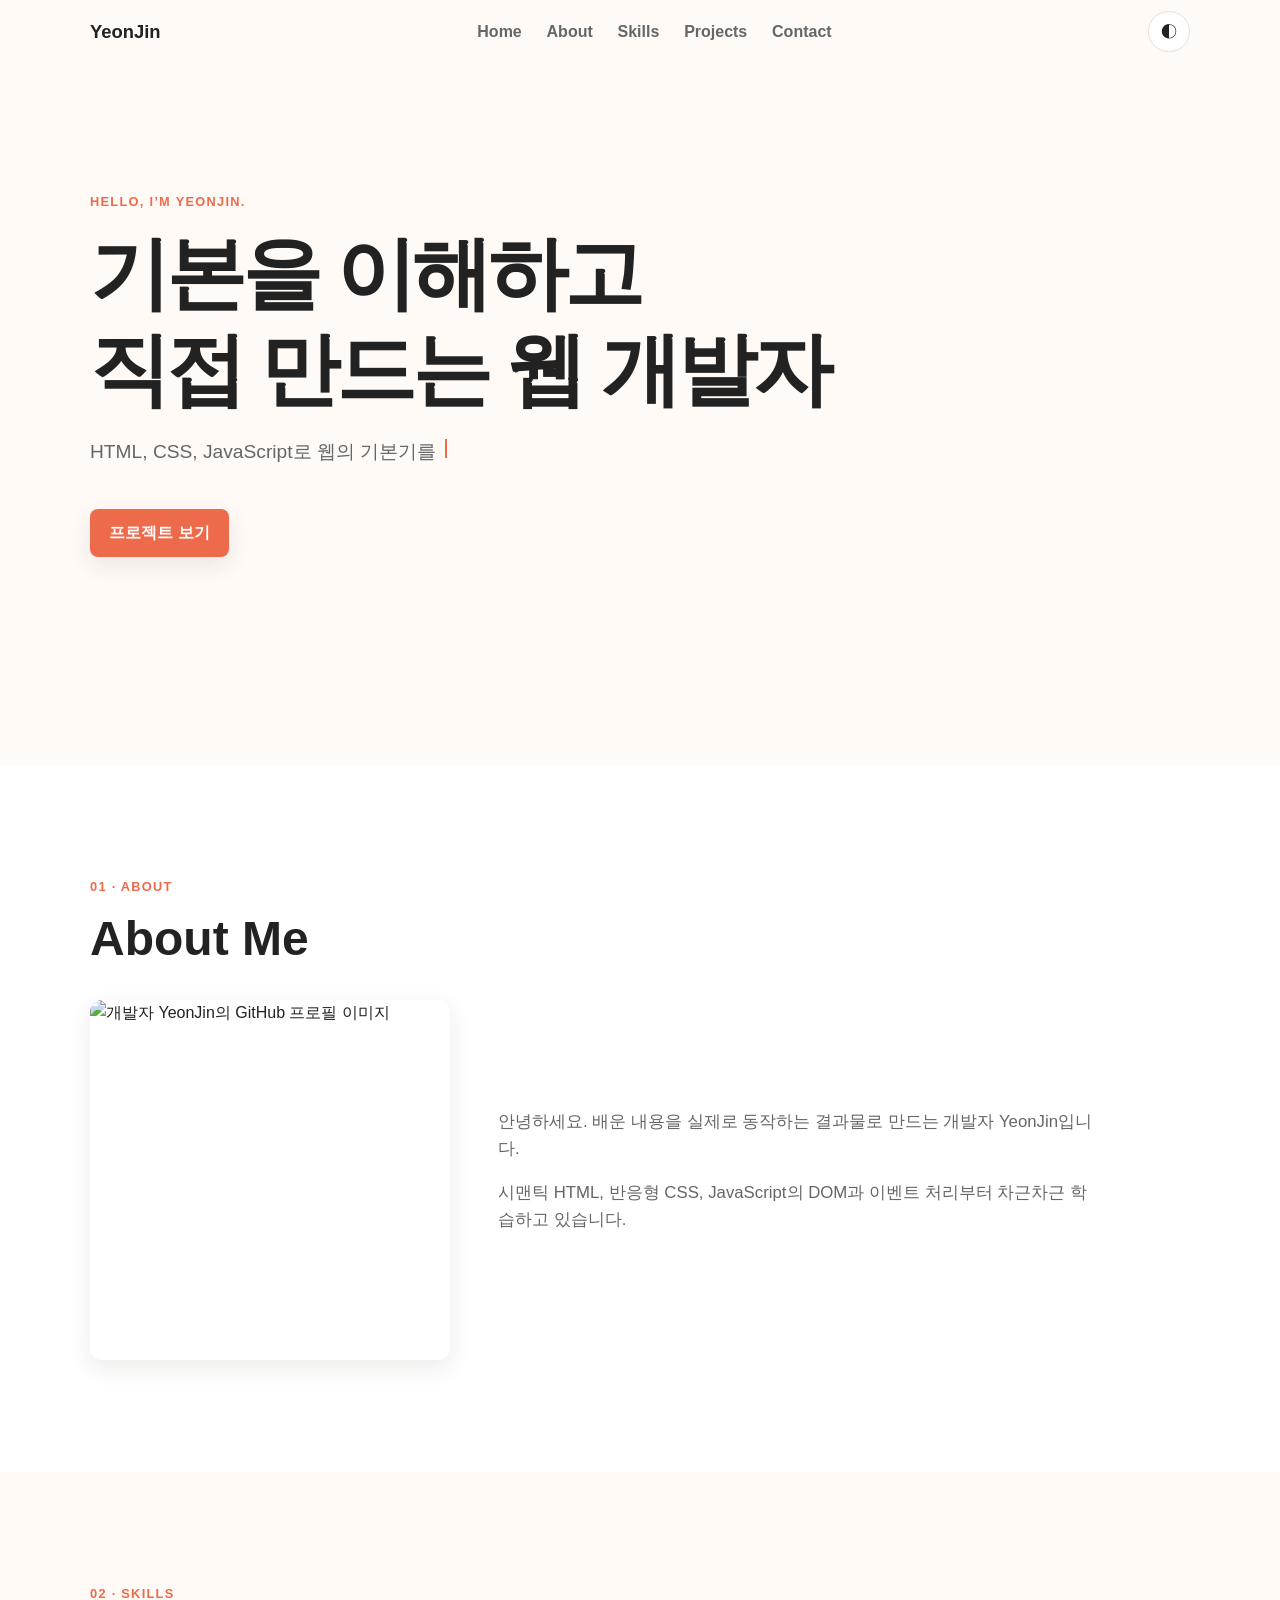
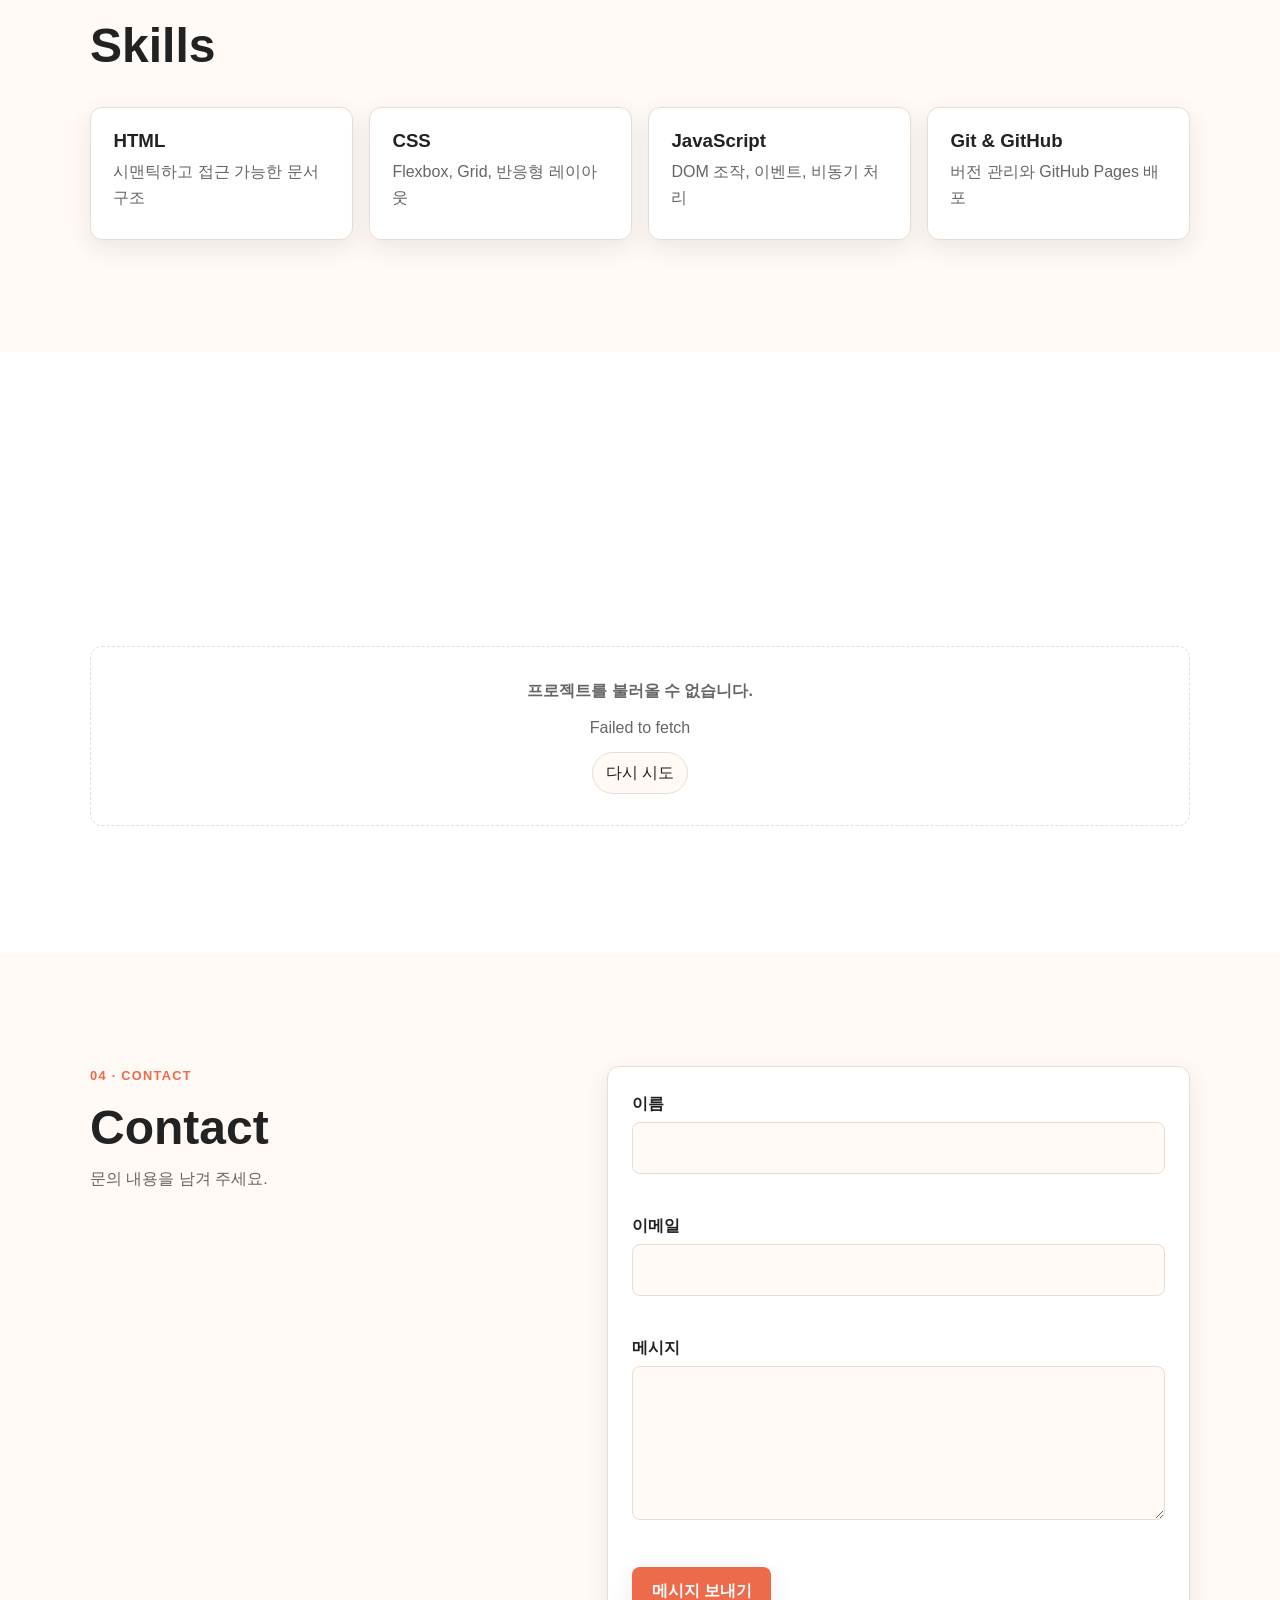
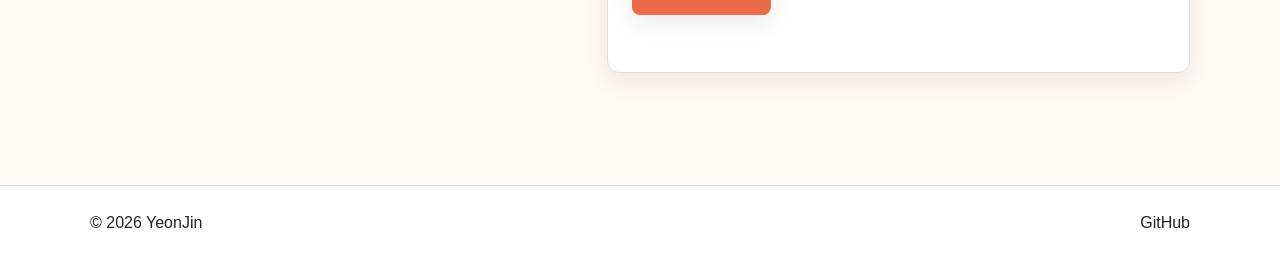
==== commit 7fa6573f: "refactor: simplify deployed portfolio" ====
--- a/index.html
+++ b/index.html
@@ -3,19 +3,9 @@
   <head>
     <meta charset="UTF-8" />
     <meta name="viewport" content="width=device-width, initial-scale=1.0" />
-    <meta
-      name="description"
-      content="사용자의 문제를 세심하게 관찰하고 웹으로 해결하는 개발자 YeonJin의 포트폴리오입니다."
-    />
-    <meta name="theme-color" content="#fffaf6" />
+    <meta name="description" content="웹 개발자 YeonJin의 반응형 포트폴리오" />
     <title>YeonJin — Web Developer</title>
     <link rel="icon" href="images/favicon.svg" type="image/svg+xml" />
-    <link rel="preconnect" href="https://fonts.googleapis.com" />
-    <link rel="preconnect" href="https://fonts.gstatic.com" crossorigin />
-    <link
-      href="https://fonts.googleapis.com/css2?family=DM+Sans:wght@400;500;600;700&family=Noto+Sans+KR:wght@400;500;600;700&display=swap"
-      rel="stylesheet"
-    />
     <link rel="stylesheet" href="css/style.css" />
     <script src="js/main.js" defer></script>
   </head>
@@ -24,257 +14,135 @@
 
     <header class="site-header" id="site-header">
       <nav class="nav container" aria-label="주요 메뉴">
-        <a class="logo" href="#home" aria-label="YeonJin 포트폴리오 홈">
-          <span class="logo-mark" aria-hidden="true">YJ</span>
-          <span>YeonJin</span>
-        </a>
+        <a class="logo" href="#home">YeonJin</a>
 
-        <div class="nav-actions">
-          <ul class="nav-menu" id="nav-menu">
-            <li><a class="nav-link active" href="#home">Home</a></li>
-            <li><a class="nav-link" href="#about">About</a></li>
-            <li><a class="nav-link" href="#skills">Skills</a></li>
-            <li><a class="nav-link" href="#projects">Projects</a></li>
-            <li><a class="nav-link" href="#contact">Contact</a></li>
-          </ul>
+        <ul class="nav-menu" id="nav-menu">
+          <li><a href="#home">Home</a></li>
+          <li><a href="#about">About</a></li>
+          <li><a href="#skills">Skills</a></li>
+          <li><a href="#projects">Projects</a></li>
+          <li><a href="#contact">Contact</a></li>
+        </ul>
 
+        <div class="nav-buttons">
+          <button id="theme-toggle" class="theme-toggle" type="button" aria-label="다크 모드로 전환">◐</button>
           <button
-            class="icon-button theme-toggle"
-            id="theme-toggle"
-            type="button"
-            aria-label="다크 모드로 전환"
-            title="테마 전환"
-          >
-            <svg class="theme-icon sun-icon" viewBox="0 0 24 24" aria-hidden="true">
-              <circle cx="12" cy="12" r="4"></circle>
-              <path d="M12 2v2M12 20v2M4.93 4.93l1.42 1.42M17.66 17.66l1.41 1.41M2 12h2M20 12h2M4.93 19.07l1.42-1.42M17.66 6.34l1.41-1.41"></path>
-            </svg>
-            <svg class="theme-icon moon-icon" viewBox="0 0 24 24" aria-hidden="true">
-              <path d="M21 12.79A9 9 0 1 1 11.21 3 7 7 0 0 0 21 12.79Z"></path>
-            </svg>
-          </button>
-
-          <button
-            class="icon-button menu-toggle"
             id="menu-toggle"
+            class="menu-toggle"
             type="button"
             aria-label="메뉴 열기"
             aria-controls="nav-menu"
             aria-expanded="false"
           >
-            <span></span>
-            <span></span>
-            <span></span>
+            <span></span><span></span><span></span>
           </button>
         </div>
       </nav>
     </header>
 
     <main id="main-content">
-      <section class="hero section" id="home" aria-labelledby="hero-title">
-        <div class="hero-decoration hero-decoration-one" aria-hidden="true"></div>
-        <div class="hero-decoration hero-decoration-two" aria-hidden="true"></div>
-        <div class="container hero-grid">
-          <div class="hero-copy reveal">
-            <p class="eyebrow">Hello, I’m YeonJin <span aria-hidden="true">👋</span></p>
-            <h1 id="hero-title">
-              세심한 관찰을<br />
-              <span class="accent-text">쓸모 있는 경험</span>으로.
-            </h1>
-            <p class="hero-description">
-              <span id="typing-text" aria-live="polite"></span><span class="typing-cursor" aria-hidden="true"></span>
-            </p>
-            <div class="hero-buttons">
-              <a class="button button-primary" href="#projects">
-                프로젝트 보기
-                <svg viewBox="0 0 24 24" aria-hidden="true"><path d="m5 12 14 0M13 6l6 6-6 6"></path></svg>
-              </a>
-              <a class="button button-secondary" href="#contact">함께 이야기하기</a>
-            </div>
-            <ul class="hero-meta" aria-label="개발 가치">
-              <li><span aria-hidden="true">✦</span> Web fundamentals</li>
-              <li><span aria-hidden="true">✦</span> Thoughtful details</li>
-            </ul>
+      <section class="hero section" id="home">
+        <div class="container reveal">
+          <p class="section-label">Hello, I’m YeonJin.</p>
+          <h1>기본을 이해하고<br />직접 만드는 웹 개발자</h1>
+          <p class="hero-text">
+            <span id="typing-text" aria-live="polite"></span><span class="typing-cursor" aria-hidden="true"></span>
+          </p>
+          <a class="button" href="#projects">프로젝트 보기</a>
+        </div>
+      </section>
+
+      <section class="about section" id="about">
+        <div class="container">
+          <div class="section-heading reveal">
+            <p class="section-label">01 · About</p>
+            <h2>About Me</h2>
           </div>
 
-          <div class="hero-visual reveal" aria-hidden="true">
-            <div class="visual-card">
-              <div class="visual-card-top">
-                <span></span><span></span><span></span>
-              </div>
-              <div class="code-line code-line-short"></div>
-              <div class="code-line"></div>
-              <div class="code-line code-line-medium"></div>
-              <div class="code-pill">idea → code → experience</div>
-              <img src="images/profile-illustration.svg" alt="" />
-            </div>
-            <div class="floating-tag tag-one">HTML</div>
-            <div class="floating-tag tag-two">CSS</div>
-            <div class="floating-tag tag-three">JavaScript</div>
-          </div>
-        </div>
-        <a class="scroll-hint" href="#about" aria-label="소개 섹션으로 이동">
-          <span>Scroll to explore</span>
-          <svg viewBox="0 0 24 24" aria-hidden="true"><path d="m6 9 6 6 6-6"></path></svg>
-        </a>
-      </section>
-
-      <section class="about section" id="about" aria-labelledby="about-title">
-        <div class="container">
-          <div class="section-heading reveal">
-            <p class="section-number">01 · About</p>
-            <h2 id="about-title">관찰에서 시작하는 개발</h2>
-            <p>사람이 겪는 작은 불편을 발견하고, 이해하기 쉬운 화면과 단단한 코드로 풀어냅니다.</p>
-          </div>
-
-          <div class="about-grid">
-            <figure class="profile-frame reveal">
-              <div class="profile-image-wrap">
-                <img
-                  src="https://avatars.githubusercontent.com/u/202807596?v=4"
-                  alt="개발자 YeonJin의 GitHub 프로필 이미지"
-                  width="460"
-                  height="460"
-                />
-              </div>
-              <figcaption>Apple Developer Academy Alumni</figcaption>
-            </figure>
-
-            <div class="about-copy reveal">
-              <p class="about-lead">
-                안녕하세요. 새로운 기술을 빠르게 배우고, 배운 것을 실제 동작하는 결과물로 연결하는
-                개발자 <strong>YeonJin</strong>입니다.
-              </p>
-              <p>
-                시맨틱한 구조, 여러 화면에 자연스럽게 대응하는 레이아웃, 사용자의 행동에 즉시 반응하는
-                인터랙션을 중요하게 생각합니다. 지금은 웹의 기본기를 단단히 다지며 더 나은 경험을 만드는
-                방법을 탐구하고 있습니다.
-              </p>
-              <div class="about-facts">
-                <article>
-                  <span class="fact-icon" aria-hidden="true">01</span>
-                  <div><h3>사용자 중심</h3><p>기능보다 먼저 사용자의 맥락을 살핍니다.</p></div>
-                </article>
-                <article>
-                  <span class="fact-icon" aria-hidden="true">02</span>
-                  <div><h3>꾸준한 실험</h3><p>작게 만들고 확인하며 더 나은 답을 찾습니다.</p></div>
-                </article>
-              </div>
-              <a class="text-link" href="https://github.com/Islajin" target="_blank" rel="noreferrer">
-                GitHub에서 더 보기 <span aria-hidden="true">↗</span>
-              </a>
+          <div class="about-layout">
+            <img
+              class="profile-image reveal"
+              src="https://avatars.githubusercontent.com/u/202807596?v=4"
+              alt="개발자 YeonJin의 GitHub 프로필 이미지"
+              width="360"
+              height="360"
+            />
+            <div class="about-text reveal">
+              <p>안녕하세요. 배운 내용을 실제로 동작하는 결과물로 만드는 개발자 YeonJin입니다.</p>
+              <p>시맨틱 HTML, 반응형 CSS, JavaScript의 DOM과 이벤트 처리부터 차근차근 학습하고 있습니다.</p>
             </div>
           </div>
         </div>
       </section>
 
-      <section class="skills section" id="skills" aria-labelledby="skills-title">
+      <section class="skills section" id="skills">
         <div class="container">
           <div class="section-heading reveal">
-            <p class="section-number">02 · Skills</p>
-            <h2 id="skills-title">배우고, 만들고, 다듬는 도구들</h2>
-            <p>기본 원리를 이해한 뒤 목적에 맞는 도구를 선택합니다.</p>
+            <p class="section-label">02 · Skills</p>
+            <h2>Skills</h2>
           </div>
 
           <div class="skills-grid">
-            <article class="skill-card reveal">
-              <span class="skill-icon" aria-hidden="true">&lt;/&gt;</span>
-              <h3>HTML</h3>
-              <p>의미가 명확하고 접근 가능한 문서 구조를 설계합니다.</p>
-              <div class="skill-level" aria-label="HTML 숙련도 85퍼센트"><span data-level="85"></span></div>
-            </article>
-            <article class="skill-card reveal">
-              <span class="skill-icon" aria-hidden="true">#</span>
-              <h3>CSS</h3>
-              <p>Flexbox와 Grid로 유연한 반응형 인터페이스를 만듭니다.</p>
-              <div class="skill-level" aria-label="CSS 숙련도 80퍼센트"><span data-level="80"></span></div>
-            </article>
-            <article class="skill-card reveal">
-              <span class="skill-icon" aria-hidden="true">JS</span>
-              <h3>JavaScript</h3>
-              <p>이벤트와 상태를 연결해 살아 움직이는 경험을 구현합니다.</p>
-              <div class="skill-level" aria-label="JavaScript 숙련도 75퍼센트"><span data-level="75"></span></div>
-            </article>
-            <article class="skill-card reveal">
-              <span class="skill-icon" aria-hidden="true">Git</span>
-              <h3>Git & GitHub</h3>
-              <p>변경 이력을 명확히 기록하고 협업 가능한 흐름을 만듭니다.</p>
-              <div class="skill-level" aria-label="Git과 GitHub 숙련도 75퍼센트"><span data-level="75"></span></div>
-            </article>
+            <article class="card reveal"><h3>HTML</h3><p>시맨틱하고 접근 가능한 문서 구조</p></article>
+            <article class="card reveal"><h3>CSS</h3><p>Flexbox, Grid, 반응형 레이아웃</p></article>
+            <article class="card reveal"><h3>JavaScript</h3><p>DOM 조작, 이벤트, 비동기 처리</p></article>
+            <article class="card reveal"><h3>Git & GitHub</h3><p>버전 관리와 GitHub Pages 배포</p></article>
           </div>
         </div>
       </section>
 
-      <section class="projects section" id="projects" aria-labelledby="projects-title">
+      <section class="projects section" id="projects">
         <div class="container">
-          <div class="section-heading projects-heading reveal">
-            <div>
-              <p class="section-number">03 · Projects</p>
-              <h2 id="projects-title">최근 GitHub 프로젝트</h2>
-              <p>GitHub API에서 가져온 저장소를 언어별로 살펴보세요.</p>
-            </div>
-            <a class="text-link" href="https://github.com/Islajin?tab=repositories" target="_blank" rel="noreferrer">
-              모든 저장소 <span aria-hidden="true">↗</span>
-            </a>
+          <div class="section-heading reveal">
+            <p class="section-label">03 · Projects</p>
+            <h2>GitHub Projects</h2>
+            <p>GitHub API에서 가져온 공개 저장소입니다.</p>
           </div>
 
-          <div class="project-filters reveal" id="project-filters" aria-label="프로젝트 언어 필터"></div>
-          <div class="projects-status" id="projects-status" role="status" aria-live="polite"></div>
-          <div class="projects-grid" id="projects-grid"></div>
+          <div id="project-filters" class="project-filters reveal" aria-label="프로젝트 언어 필터"></div>
+          <div id="projects-status" class="projects-status" role="status" aria-live="polite"></div>
+          <div id="projects-grid" class="projects-grid"></div>
         </div>
       </section>
 
-      <section class="contact section" id="contact" aria-labelledby="contact-title">
-        <div class="container contact-grid">
-          <div class="contact-copy reveal">
-            <p class="section-number">04 · Contact</p>
-            <h2 id="contact-title">좋은 아이디어는<br />대화에서 시작됩니다.</h2>
-            <p>함께 만들고 싶은 것, 나누고 싶은 이야기가 있다면 편하게 메시지를 남겨주세요.</p>
-            <a class="contact-github" href="https://github.com/Islajin" target="_blank" rel="noreferrer">
-              <span aria-hidden="true">GH</span>
-              <span><small>Find me on</small>github.com/Islajin</span>
-              <b aria-hidden="true">↗</b>
-            </a>
+      <section class="contact section" id="contact">
+        <div class="container contact-layout">
+          <div class="section-heading reveal">
+            <p class="section-label">04 · Contact</p>
+            <h2>Contact</h2>
+            <p>문의 내용을 남겨 주세요.</p>
           </div>
 
-          <form class="contact-form reveal" id="contact-form" novalidate>
+          <form id="contact-form" class="contact-form reveal" novalidate>
             <div class="form-field">
-              <label for="name">이름 <span aria-hidden="true">*</span></label>
-              <input id="name" name="name" type="text" autocomplete="name" placeholder="이름을 알려주세요" required />
-              <p class="field-error" id="name-error"></p>
+              <label for="name">이름</label>
+              <input id="name" name="name" type="text" autocomplete="name" required />
+              <p id="name-error" class="field-error"></p>
             </div>
             <div class="form-field">
-              <label for="email">이메일 <span aria-hidden="true">*</span></label>
-              <input id="email" name="email" type="email" autocomplete="email" placeholder="hello@example.com" required />
-              <p class="field-error" id="email-error"></p>
+              <label for="email">이메일</label>
+              <input id="email" name="email" type="email" autocomplete="email" required />
+              <p id="email-error" class="field-error"></p>
             </div>
             <div class="form-field">
-              <label for="message">메시지 <span aria-hidden="true">*</span></label>
-              <textarea id="message" name="message" rows="5" placeholder="어떤 이야기를 나누고 싶으신가요?" required></textarea>
-              <p class="field-error" id="message-error"></p>
+              <label for="message">메시지</label>
+              <textarea id="message" name="message" rows="5" required></textarea>
+              <p id="message-error" class="field-error"></p>
             </div>
-            <button class="button button-primary submit-button" type="submit">
-              <span>메시지 보내기</span>
-              <svg viewBox="0 0 24 24" aria-hidden="true"><path d="m22 2-7 20-4-9-9-4Z"></path><path d="M22 2 11 13"></path></svg>
-            </button>
-            <p class="form-status" id="form-status" role="status" aria-live="polite"></p>
+            <button class="button" type="submit">메시지 보내기</button>
+            <p id="form-status" class="form-status" role="status" aria-live="polite"></p>
           </form>
         </div>
       </section>
     </main>
 
     <footer class="site-footer">
-      <div class="container footer-inner">
-        <p>© <span id="current-year"></span> YeonJin. Built with curiosity.</p>
-        <div class="footer-links">
-          <a href="https://github.com/Islajin" target="_blank" rel="noreferrer">GitHub</a>
-          <a href="#home">Back to top ↑</a>
-        </div>
+      <div class="container footer-layout">
+        <p>© <span id="current-year"></span> YeonJin</p>
+        <a href="https://github.com/Islajin" target="_blank" rel="noreferrer">GitHub</a>
       </div>
     </footer>
 
-    <button class="scroll-top" id="scroll-top" type="button" aria-label="페이지 맨 위로 이동">
-      <svg viewBox="0 0 24 24" aria-hidden="true"><path d="m18 15-6-6-6 6"></path></svg>
-    </button>
+    <button id="scroll-top" class="scroll-top" type="button" aria-label="페이지 맨 위로 이동">↑</button>
   </body>
 </html>
--- a/css/style.css
+++ b/css/style.css
@@ -1,42 +1,32 @@
 :root {
   --color-bg: #fffaf6;
   --color-surface: #ffffff;
-  --color-surface-soft: #f8f2ec;
-  --color-text: #22211f;
-  --color-text-muted: #69645f;
-  --color-line: #e9dfd5;
-  --color-primary: #e96b4c;
-  --color-primary-dark: #bd432a;
-  --color-primary-soft: #ffe5dc;
-  --color-secondary: #405cb7;
-  --color-success: #237a57;
-  --color-error: #c43e35;
-  --shadow-sm: 0 12px 30px rgba(63, 46, 35, 0.08);
-  --shadow-lg: 0 30px 70px rgba(63, 46, 35, 0.14);
-  --radius-sm: 12px;
-  --radius-md: 22px;
-  --radius-lg: 34px;
-  --font-body: "DM Sans", "Noto Sans KR", sans-serif;
-  --space-section: 6.5rem;
-  --header-height: 4.5rem;
+  --color-text: #222222;
+  --color-muted: #666666;
+  --color-border: #e8ddd4;
+  --color-primary: #ed6a4b;
+  --color-primary-dark: #c94e32;
+  --color-error: #c83d35;
+  --color-success: #247653;
+  --font-body: Arial, "Noto Sans KR", sans-serif;
+  --space-section: 5rem;
+  --header-height: 4rem;
+  --shadow: 0 8px 24px rgba(40, 30, 20, 0.09);
+  --radius: 12px;
   --transition: 200ms ease;
 }
 
 [data-theme="dark"] {
-  --color-bg: #171716;
-  --color-surface: #222220;
-  --color-surface-soft: #292825;
-  --color-text: #f7f1eb;
-  --color-text-muted: #bcb4ac;
-  --color-line: #3b3935;
-  --color-primary: #ff896d;
-  --color-primary-dark: #ffac98;
-  --color-primary-soft: #482920;
-  --color-secondary: #9eb1ff;
-  --color-success: #68c99f;
+  --color-bg: #181818;
+  --color-surface: #242424;
+  --color-text: #f5f5f5;
+  --color-muted: #b9b9b9;
+  --color-border: #3d3d3d;
+  --color-primary: #ff876c;
+  --color-primary-dark: #ff9d88;
   --color-error: #ff8178;
-  --shadow-sm: 0 12px 30px rgba(0, 0, 0, 0.2);
-  --shadow-lg: 0 30px 70px rgba(0, 0, 0, 0.34);
+  --color-success: #72caa5;
+  --shadow: 0 8px 24px rgba(0, 0, 0, 0.28);
 }
 
 *,
@@ -54,12 +44,13 @@
   background: var(--color-bg);
   color: var(--color-text);
   font-family: var(--font-body);
-  line-height: 1.65;
+  line-height: 1.6;
   transition: background-color var(--transition), color var(--transition);
 }
 
-body.menu-open {
-  overflow: hidden;
+a {
+  color: inherit;
+  text-decoration: none;
 }
 
 button,
@@ -68,25 +59,13 @@
   font: inherit;
 }
 
-button,
-a {
-  -webkit-tap-highlight-color: transparent;
-}
-
-a {
-  color: inherit;
-  text-decoration: none;
+button {
+  cursor: pointer;
 }
 
 img {
   display: block;
   max-width: 100%;
-}
-
-ul {
-  margin: 0;
-  padding: 0;
-  list-style: none;
 }
 
 h1,
@@ -103,27 +82,24 @@
 }
 
 .container {
-  width: min(100% - 2.5rem, 1160px);
+  width: min(100% - 2rem, 1100px);
   margin-inline: auto;
 }
 
 .section {
-  position: relative;
   padding-block: var(--space-section);
   scroll-margin-top: var(--header-height);
 }
 
 .skip-link {
   position: fixed;
-  top: 0.75rem;
-  left: 0.75rem;
+  top: 0.5rem;
+  left: 0.5rem;
   z-index: 200;
-  padding: 0.7rem 1rem;
-  border-radius: 8px;
+  padding: 0.6rem 0.8rem;
   background: var(--color-text);
   color: var(--color-bg);
   transform: translateY(-150%);
-  transition: transform var(--transition);
 }
 
 .skip-link:focus {
@@ -140,133 +116,85 @@
 }
 
 .site-header.scrolled {
-  border-color: color-mix(in srgb, var(--color-line) 80%, transparent);
-  background: color-mix(in srgb, var(--color-bg) 88%, transparent);
-  box-shadow: 0 8px 24px rgba(40, 30, 22, 0.04);
-  backdrop-filter: blur(16px);
+  border-color: var(--color-border);
+  background: var(--color-bg);
+  box-shadow: var(--shadow);
 }
 
 .nav {
   display: flex;
+  height: 100%;
   align-items: center;
   justify-content: space-between;
-  height: 100%;
-}
-
-.logo,
-.nav-actions {
-  display: flex;
-  align-items: center;
 }
 
 .logo {
-  z-index: 102;
-  gap: 0.65rem;
-  font-size: 1.03rem;
+  font-size: 1.15rem;
   font-weight: 700;
-  letter-spacing: -0.03em;
-}
-
-.logo-mark {
+}
+
+.nav-menu {
+  position: absolute;
+  top: var(--header-height);
+  left: 0;
+  display: none;
+  width: 100%;
+  margin: 0;
+  padding: 1rem;
+  list-style: none;
+  border-bottom: 1px solid var(--color-border);
+  background: var(--color-bg);
+  box-shadow: var(--shadow);
+}
+
+.nav-menu.active {
+  display: flex;
+  flex-direction: column;
+}
+
+.nav-menu a {
+  display: block;
+  padding: 0.7rem;
+  color: var(--color-muted);
+  font-weight: 600;
+  transition: color var(--transition);
+}
+
+.nav-menu a:hover {
+  color: var(--color-primary);
+}
+
+.nav-buttons {
+  display: flex;
+  gap: 0.5rem;
+}
+
+.theme-toggle,
+.menu-toggle {
   display: grid;
-  width: 2.2rem;
-  height: 2.2rem;
+  width: 2.6rem;
+  height: 2.6rem;
   place-items: center;
-  border-radius: 10px 10px 10px 3px;
-  background: var(--color-primary);
-  color: #fff;
-  font-size: 0.7rem;
-  letter-spacing: 0.02em;
-}
-
-.nav-actions {
-  gap: 0.65rem;
-}
-
-.nav-menu {
-  position: fixed;
-  inset: var(--header-height) 0 auto;
-  display: grid;
-  gap: 0.3rem;
-  padding: 1rem 1.25rem 1.5rem;
-  border-bottom: 1px solid var(--color-line);
-  background: var(--color-bg);
-  box-shadow: var(--shadow-sm);
-  opacity: 0;
-  pointer-events: none;
-  transform: translateY(-1rem);
-  transition: opacity var(--transition), transform var(--transition);
-}
-
-.nav-menu.active {
-  opacity: 1;
-  pointer-events: auto;
-  transform: translateY(0);
-}
-
-.nav-link {
-  display: block;
-  padding: 0.75rem;
-  color: var(--color-text-muted);
-  font-weight: 600;
-  transition: color var(--transition), transform var(--transition);
-}
-
-.nav-link:hover,
-.nav-link.active {
-  color: var(--color-primary);
-}
-
-.nav-link:hover {
-  transform: translateX(4px);
-}
-
-.icon-button {
-  display: grid;
-  width: 2.7rem;
-  height: 2.7rem;
-  place-items: center;
-  border: 1px solid var(--color-line);
+  border: 1px solid var(--color-border);
   border-radius: 50%;
   background: var(--color-surface);
   color: var(--color-text);
-  cursor: pointer;
-  transition: border-color var(--transition), background-color var(--transition), transform var(--transition);
-}
-
-.icon-button:hover {
+}
+
+.theme-toggle:hover,
+.menu-toggle:hover {
   border-color: var(--color-primary);
-  background: var(--color-primary-soft);
-  transform: translateY(-2px);
-}
-
-.theme-icon {
-  width: 1.15rem;
-  fill: none;
-  stroke: currentColor;
-  stroke-linecap: round;
-  stroke-width: 1.8;
-}
-
-.moon-icon,
-[data-theme="dark"] .sun-icon {
-  display: none;
-}
-
-[data-theme="dark"] .moon-icon {
-  display: block;
 }
 
 .menu-toggle {
-  z-index: 102;
   gap: 4px;
+  align-content: center;
 }
 
 .menu-toggle span {
   display: block;
-  width: 1.1rem;
+  width: 1rem;
   height: 2px;
-  border-radius: 2px;
   background: currentColor;
   transition: transform var(--transition), opacity var(--transition);
 }
@@ -284,289 +212,62 @@
 }
 
 .hero {
-  display: grid;
-  min-height: 100svh;
+  display: flex;
+  min-height: 85vh;
   align-items: center;
-  overflow: hidden;
-  padding-top: calc(var(--header-height) + 3rem);
-}
-
-.hero-grid {
-  display: grid;
-  align-items: center;
-  gap: 4rem;
-}
-
-.eyebrow,
-.section-number {
+  padding-top: calc(var(--header-height) + 2rem);
+}
+
+.section-label {
+  margin-bottom: 0.8rem;
   color: var(--color-primary);
-  font-size: 0.77rem;
+  font-size: 0.8rem;
   font-weight: 700;
-  letter-spacing: 0.15em;
+  letter-spacing: 0.1em;
   text-transform: uppercase;
 }
 
-.eyebrow {
-  display: inline-flex;
-  align-items: center;
-  gap: 0.45rem;
-  margin-bottom: 1.4rem;
-  padding: 0.45rem 0.8rem;
-  border: 1px solid var(--color-line);
-  border-radius: 999px;
-  background: color-mix(in srgb, var(--color-surface) 80%, transparent);
-}
-
 .hero h1 {
-  max-width: 720px;
+  max-width: 760px;
+  margin-bottom: 1.2rem;
+  font-size: clamp(2.5rem, 11vw, 5rem);
+  letter-spacing: -0.05em;
+}
+
+.hero-text {
+  min-height: 3rem;
   margin-bottom: 1.5rem;
-  font-size: clamp(2.65rem, 12vw, 5.4rem);
-  letter-spacing: -0.065em;
-}
-
-.accent-text {
-  position: relative;
-  color: var(--color-primary);
-}
-
-.accent-text::after {
-  position: absolute;
-  right: 0;
-  bottom: -0.1em;
-  left: 0;
-  height: 0.15em;
-  border-radius: 50%;
-  background: var(--color-primary-soft);
-  content: "";
-  transform: rotate(-1deg);
-}
-
-.hero-description {
-  min-height: 3.6rem;
-  max-width: 560px;
-  margin-bottom: 2rem;
-  color: var(--color-text-muted);
-  font-size: clamp(1.05rem, 3vw, 1.24rem);
+  color: var(--color-muted);
+  font-size: 1.1rem;
 }
 
 .typing-cursor {
   display: inline-block;
   width: 2px;
-  height: 1.05em;
+  height: 1em;
   margin-left: 0.2rem;
   background: var(--color-primary);
-  vertical-align: -0.12em;
-  animation: blink 0.75s steps(1) infinite;
-}
-
-.hero-buttons {
-  display: flex;
-  flex-wrap: wrap;
-  gap: 0.8rem;
+  animation: blink 0.8s step-end infinite;
 }
 
 .button {
   display: inline-flex;
-  min-height: 3.2rem;
+  min-height: 3rem;
   align-items: center;
   justify-content: center;
-  gap: 0.6rem;
-  padding: 0.8rem 1.25rem;
-  border: 1px solid transparent;
-  border-radius: 999px;
+  padding: 0.7rem 1.2rem;
+  border: 0;
+  border-radius: 8px;
+  background: var(--color-primary);
+  box-shadow: var(--shadow);
+  color: #ffffff;
   font-weight: 700;
-  cursor: pointer;
-  transition: transform var(--transition), box-shadow var(--transition), background-color var(--transition), border-color var(--transition);
-}
-
-.button svg {
-  width: 1.1rem;
-  fill: none;
-  stroke: currentColor;
-  stroke-linecap: round;
-  stroke-linejoin: round;
-  stroke-width: 1.8;
+  transition: background-color var(--transition), transform var(--transition);
 }
 
 .button:hover {
-  transform: translateY(-3px);
-}
-
-.button-primary {
-  background: var(--color-primary);
-  box-shadow: 0 12px 24px color-mix(in srgb, var(--color-primary) 22%, transparent);
-  color: #fff;
-}
-
-.button-primary:hover {
   background: var(--color-primary-dark);
-}
-
-.button-secondary {
-  border-color: var(--color-line);
-  background: var(--color-surface);
-}
-
-.button-secondary:hover {
-  border-color: var(--color-primary);
-  box-shadow: var(--shadow-sm);
-}
-
-.hero-meta {
-  display: flex;
-  flex-wrap: wrap;
-  gap: 1rem;
-  margin-top: 2rem;
-  color: var(--color-text-muted);
-  font-size: 0.8rem;
-}
-
-.hero-meta li {
-  display: flex;
-  align-items: center;
-  gap: 0.35rem;
-}
-
-.hero-meta span {
-  color: var(--color-primary);
-}
-
-.hero-visual {
-  position: relative;
-  width: min(85vw, 420px);
-  margin-inline: auto;
-}
-
-.visual-card {
-  position: relative;
-  overflow: hidden;
-  min-height: 420px;
-  padding: 1.25rem;
-  border: 1px solid var(--color-line);
-  border-radius: var(--radius-lg);
-  background: linear-gradient(145deg, var(--color-surface), var(--color-primary-soft));
-  box-shadow: var(--shadow-lg);
-  transform: rotate(2deg);
-}
-
-.visual-card::before {
-  position: absolute;
-  inset: 16% -20% auto auto;
-  width: 17rem;
-  height: 17rem;
-  border-radius: 50%;
-  background: color-mix(in srgb, var(--color-secondary) 17%, transparent);
-  content: "";
-  filter: blur(4px);
-}
-
-.visual-card img {
-  position: absolute;
-  right: -1rem;
-  bottom: -1rem;
-  width: 92%;
-}
-
-.visual-card-top {
-  display: flex;
-  gap: 0.38rem;
-  margin-bottom: 1.5rem;
-}
-
-.visual-card-top span {
-  width: 0.55rem;
-  height: 0.55rem;
-  border-radius: 50%;
-  background: var(--color-line);
-}
-
-.code-line {
-  width: 68%;
-  height: 0.55rem;
-  margin-bottom: 0.65rem;
-  border-radius: 999px;
-  background: color-mix(in srgb, var(--color-text-muted) 22%, transparent);
-}
-
-.code-line-short {
-  width: 34%;
-  background: color-mix(in srgb, var(--color-primary) 55%, transparent);
-}
-
-.code-line-medium {
-  width: 53%;
-}
-
-.code-pill {
-  position: absolute;
-  right: 1rem;
-  bottom: 1rem;
-  z-index: 2;
-  padding: 0.45rem 0.7rem;
-  border: 1px solid color-mix(in srgb, var(--color-line) 70%, transparent);
-  border-radius: 999px;
-  background: color-mix(in srgb, var(--color-surface) 82%, transparent);
-  box-shadow: var(--shadow-sm);
-  font-size: 0.65rem;
-  font-weight: 700;
-  backdrop-filter: blur(8px);
-}
-
-.floating-tag {
-  position: absolute;
-  z-index: 3;
-  padding: 0.55rem 0.85rem;
-  border: 1px solid var(--color-line);
-  border-radius: 10px;
-  background: var(--color-surface);
-  box-shadow: var(--shadow-sm);
-  font-size: 0.72rem;
-  font-weight: 700;
-  animation: float 4s ease-in-out infinite;
-}
-
-.tag-one {
-  top: 18%;
-  left: -1.2rem;
-}
-
-.tag-two {
-  top: 45%;
-  right: -1.6rem;
-  animation-delay: -1.2s;
-}
-
-.tag-three {
-  bottom: 10%;
-  left: -1rem;
-  animation-delay: -2.4s;
-}
-
-.hero-decoration {
-  position: absolute;
-  border-radius: 50%;
-  opacity: 0.45;
-  filter: blur(1px);
-}
-
-.hero-decoration-one {
-  top: 16%;
-  right: -8rem;
-  width: 17rem;
-  height: 17rem;
-  border: 3rem solid var(--color-primary-soft);
-}
-
-.hero-decoration-two {
-  bottom: 12%;
-  left: -5rem;
-  width: 9rem;
-  height: 9rem;
-  background: color-mix(in srgb, var(--color-secondary) 12%, transparent);
-}
-
-.scroll-hint {
-  display: none;
+  transform: translateY(-2px);
 }
 
 .about,
@@ -575,519 +276,199 @@
 }
 
 .section-heading {
-  max-width: 680px;
-  margin-bottom: 3.25rem;
-}
-
-.section-number {
-  margin-bottom: 0.85rem;
-}
-
-.section-heading h2,
-.contact-copy h2 {
-  margin-bottom: 1rem;
-  font-size: clamp(2rem, 7vw, 3.4rem);
-  letter-spacing: -0.05em;
+  max-width: 650px;
+  margin-bottom: 2rem;
+}
+
+.section-heading h2 {
+  margin-bottom: 0.6rem;
+  font-size: clamp(2rem, 7vw, 3rem);
 }
 
 .section-heading > p:last-child,
-.contact-copy > p {
-  color: var(--color-text-muted);
-}
-
-.about-grid {
+.about-text,
+.card p {
+  color: var(--color-muted);
+}
+
+.about-layout {
   display: grid;
-  gap: 3rem;
+  gap: 2rem;
   align-items: center;
 }
 
-.profile-frame {
-  position: relative;
-  width: min(100%, 470px);
-  margin: 0 auto;
-}
-
-.profile-frame::before {
-  position: absolute;
-  inset: 1.2rem -0.8rem -0.8rem 1.2rem;
-  border-radius: var(--radius-md);
-  background: var(--color-primary-soft);
-  content: "";
-}
-
-.profile-image-wrap {
-  position: relative;
-  overflow: hidden;
+.profile-image {
+  width: min(100%, 360px);
   aspect-ratio: 1;
-  border-radius: var(--radius-md);
-  background: var(--color-surface-soft);
-}
-
-.profile-image-wrap img {
-  width: 100%;
-  height: 100%;
+  border-radius: var(--radius);
+  box-shadow: var(--shadow);
   object-fit: cover;
-  transition: transform 500ms ease;
-}
-
-.profile-image-wrap:hover img {
-  transform: scale(1.03);
-}
-
-.profile-frame figcaption {
-  position: absolute;
-  right: -0.5rem;
-  bottom: 1rem;
-  padding: 0.6rem 0.9rem;
-  border: 1px solid var(--color-line);
-  border-radius: 999px;
-  background: var(--color-surface);
-  box-shadow: var(--shadow-sm);
-  font-size: 0.72rem;
-  font-weight: 700;
-}
-
-.about-lead {
-  font-size: clamp(1.25rem, 4vw, 1.65rem);
-  letter-spacing: -0.025em;
-}
-
-.about-copy > p:not(.about-lead) {
-  color: var(--color-text-muted);
-}
-
-.about-facts {
-  display: grid;
-  gap: 0.8rem;
-  margin: 2rem 0;
-}
-
-.about-facts article {
-  display: flex;
-  gap: 0.9rem;
-  padding: 1rem;
-  border: 1px solid var(--color-line);
-  border-radius: var(--radius-sm);
-  background: var(--color-bg);
-}
-
-.fact-icon {
-  display: grid;
-  flex: 0 0 2.3rem;
-  height: 2.3rem;
-  place-items: center;
-  border-radius: 50%;
-  background: var(--color-primary-soft);
-  color: var(--color-primary);
-  font-size: 0.7rem;
-  font-weight: 700;
-}
-
-.about-facts h3,
-.about-facts p {
-  margin-bottom: 0;
-}
-
-.about-facts h3 {
-  font-size: 0.97rem;
-}
-
-.about-facts p {
-  color: var(--color-text-muted);
-  font-size: 0.82rem;
-}
-
-.text-link {
-  display: inline-flex;
-  align-items: center;
-  gap: 0.4rem;
-  color: var(--color-primary);
-  font-weight: 700;
-}
-
-.text-link span {
-  transition: transform var(--transition);
-}
-
-.text-link:hover span {
-  transform: translate(3px, -3px);
+}
+
+.about-text {
+  max-width: 600px;
+  font-size: 1.05rem;
 }
 
 .skills-grid,
 .projects-grid {
   display: grid;
+  grid-template-columns: repeat(auto-fit, minmax(min(100%, 260px), 1fr));
   gap: 1rem;
 }
 
-.skill-card,
+.card,
 .project-card {
-  border: 1px solid var(--color-line);
-  border-radius: var(--radius-md);
+  padding: 1.4rem;
+  border: 1px solid var(--color-border);
+  border-radius: var(--radius);
   background: var(--color-surface);
-  box-shadow: var(--shadow-sm);
-  transition: transform var(--transition), box-shadow var(--transition), border-color var(--transition);
-}
-
-.skill-card {
-  padding: 1.5rem;
-}
-
-.skill-card:hover,
+  box-shadow: var(--shadow);
+  transition: border-color var(--transition), transform var(--transition);
+}
+
+.card:hover,
 .project-card:hover {
-  border-color: color-mix(in srgb, var(--color-primary) 50%, var(--color-line));
-  box-shadow: var(--shadow-lg);
-  transform: translateY(-6px);
-}
-
-.skill-icon {
-  display: grid;
-  width: 3rem;
-  height: 3rem;
-  margin-bottom: 1.25rem;
-  place-items: center;
-  border-radius: 12px;
-  background: var(--color-primary-soft);
-  color: var(--color-primary);
-  font-size: 0.78rem;
-  font-weight: 700;
-}
-
-.skill-card h3 {
-  margin-bottom: 0.6rem;
-}
-
-.skill-card p {
-  min-height: 3.2rem;
-  color: var(--color-text-muted);
-  font-size: 0.88rem;
-}
-
-.skill-level {
-  overflow: hidden;
-  height: 4px;
+  border-color: var(--color-primary);
+  transform: translateY(-4px);
+}
+
+.card h3,
+.card p {
+  margin-bottom: 0.4rem;
+}
+
+.project-filters {
+  display: flex;
+  flex-wrap: wrap;
+  gap: 0.5rem;
+  margin-bottom: 1.5rem;
+}
+
+.filter-button,
+.retry-button {
+  padding: 0.45rem 0.8rem;
+  border: 1px solid var(--color-border);
   border-radius: 999px;
-  background: var(--color-line);
-}
-
-.skill-level span {
-  display: block;
-  width: 0;
-  height: 100%;
-  border-radius: inherit;
-  background: var(--color-primary);
-  transition: width 900ms ease 200ms;
-}
-
-.skill-card.visible .skill-level span[data-level="85"] {
-  width: 85%;
-}
-
-.skill-card.visible .skill-level span[data-level="80"] {
-  width: 80%;
-}
-
-.skill-card.visible .skill-level span[data-level="75"] {
-  width: 75%;
-}
-
-.projects-heading {
-  max-width: none;
-}
-
-.projects-heading .text-link {
-  margin-top: 0.5rem;
-}
-
-.project-filters {
-  display: flex;
-  flex-wrap: wrap;
-  gap: 0.55rem;
-  margin-bottom: 1.7rem;
-}
-
-.filter-button {
-  padding: 0.5rem 0.9rem;
-  border: 1px solid var(--color-line);
-  border-radius: 999px;
-  background: transparent;
-  color: var(--color-text-muted);
-  font-size: 0.8rem;
-  font-weight: 700;
-  cursor: pointer;
-  transition: color var(--transition), background-color var(--transition), border-color var(--transition);
+  background: var(--color-bg);
+  color: var(--color-text);
+  transition: background-color var(--transition), color var(--transition);
 }
 
 .filter-button:hover,
-.filter-button.active {
+.filter-button.active,
+.retry-button:hover {
   border-color: var(--color-primary);
   background: var(--color-primary);
-  color: #fff;
+  color: #ffffff;
 }
 
 .projects-status:not(:empty) {
   display: grid;
-  min-height: 220px;
+  min-height: 180px;
   place-items: center;
-  padding: 2rem;
-  border: 1px dashed var(--color-line);
-  border-radius: var(--radius-md);
-  color: var(--color-text-muted);
+  margin-bottom: 1rem;
+  padding: 1.5rem;
+  border: 1px dashed var(--color-border);
+  border-radius: var(--radius);
+  color: var(--color-muted);
   text-align: center;
 }
 
 .status-content {
   display: grid;
   justify-items: center;
-  gap: 0.8rem;
+  gap: 0.7rem;
 }
 
 .spinner {
-  width: 2.2rem;
-  height: 2.2rem;
-  border: 3px solid var(--color-line);
+  width: 2rem;
+  height: 2rem;
+  border: 3px solid var(--color-border);
   border-top-color: var(--color-primary);
   border-radius: 50%;
-  animation: spin 0.75s linear infinite;
-}
-
-.retry-button {
-  padding: 0.55rem 0.9rem;
-  border: 0;
-  border-radius: 999px;
-  background: var(--color-primary);
-  color: #fff;
-  font-weight: 700;
-  cursor: pointer;
+  animation: spin 0.8s linear infinite;
 }
 
 .project-card {
   display: flex;
-  min-height: 260px;
+  min-height: 210px;
   flex-direction: column;
-  padding: 1.5rem;
-}
-
-.project-card-top,
-.project-meta,
-.project-links {
-  display: flex;
-  align-items: center;
-}
-
-.project-card-top {
-  justify-content: space-between;
-  margin-bottom: 1.5rem;
-}
-
-.folder-icon {
-  width: 2.2rem;
-  color: var(--color-primary);
-  fill: none;
-  stroke: currentColor;
-  stroke-linecap: round;
-  stroke-linejoin: round;
-  stroke-width: 1.5;
-}
-
-.project-language {
-  padding: 0.35rem 0.65rem;
-  border-radius: 999px;
-  background: var(--color-primary-soft);
-  color: var(--color-primary);
-  font-size: 0.68rem;
-  font-weight: 700;
 }
 
 .project-card h3 {
   overflow-wrap: anywhere;
-  margin-bottom: 0.65rem;
-  font-size: 1.15rem;
+  margin-bottom: 0.6rem;
 }
 
 .project-card > p {
-  display: -webkit-box;
-  overflow: hidden;
-  margin-bottom: 1.5rem;
-  color: var(--color-text-muted);
-  font-size: 0.84rem;
-  -webkit-box-orient: vertical;
-  -webkit-line-clamp: 3;
-}
-
-.project-card-footer {
+  color: var(--color-muted);
+}
+
+.project-language {
+  width: fit-content;
+  margin-bottom: 1rem;
+  padding: 0.25rem 0.55rem;
+  border-radius: 999px;
+  background: var(--color-bg);
+  color: var(--color-primary);
+  font-size: 0.75rem;
+  font-weight: 700;
+}
+
+.project-footer {
   display: flex;
   align-items: center;
   justify-content: space-between;
   margin-top: auto;
   padding-top: 1rem;
-  border-top: 1px solid var(--color-line);
-}
-
-.project-meta {
-  gap: 0.85rem;
-  color: var(--color-text-muted);
-  font-size: 0.75rem;
-}
-
-.project-meta span {
-  display: inline-flex;
-  align-items: center;
-  gap: 0.25rem;
-}
-
-.project-meta svg,
-.project-links svg {
-  width: 0.95rem;
-  fill: none;
-  stroke: currentColor;
-  stroke-linecap: round;
-  stroke-linejoin: round;
-  stroke-width: 1.8;
-}
-
-.project-links {
-  gap: 0.5rem;
-}
-
-.project-links a {
+  border-top: 1px solid var(--color-border);
+  font-size: 0.85rem;
+}
+
+.project-footer a {
+  color: var(--color-primary);
+  font-weight: 700;
+}
+
+.contact-layout {
   display: grid;
-  width: 2rem;
-  height: 2rem;
-  place-items: center;
-  border-radius: 50%;
-  background: var(--color-surface-soft);
-  color: var(--color-text-muted);
-  transition: color var(--transition), background-color var(--transition);
-}
-
-.project-links a:hover {
-  background: var(--color-primary-soft);
-  color: var(--color-primary);
-}
-
-.contact {
-  overflow: hidden;
-}
-
-.contact::before {
-  position: absolute;
-  inset: auto auto -9rem -9rem;
-  width: 21rem;
-  height: 21rem;
-  border: 4rem solid var(--color-primary-soft);
-  border-radius: 50%;
-  content: "";
-  opacity: 0.6;
-}
-
-.contact-grid {
-  display: grid;
-  gap: 3rem;
-}
-
-.contact-copy {
-  position: relative;
-  z-index: 1;
-}
-
-.contact-copy > p {
-  max-width: 480px;
-}
-
-.contact-github {
-  display: flex;
-  max-width: 410px;
-  align-items: center;
-  gap: 0.85rem;
-  margin-top: 2rem;
-  padding: 0.85rem;
-  border: 1px solid var(--color-line);
-  border-radius: var(--radius-sm);
+  gap: 2rem;
+}
+
+.contact-form {
+  max-width: 600px;
+  padding: 1.5rem;
+  border: 1px solid var(--color-border);
+  border-radius: var(--radius);
   background: var(--color-surface);
-  box-shadow: var(--shadow-sm);
-  font-size: 0.78rem;
-  transition: transform var(--transition), border-color var(--transition);
-}
-
-.contact-github:hover {
-  border-color: var(--color-primary);
-  transform: translateY(-3px);
-}
-
-.contact-github > span:first-child {
-  display: grid;
-  width: 2.7rem;
-  height: 2.7rem;
-  flex: 0 0 auto;
-  place-items: center;
-  border-radius: 50%;
-  background: var(--color-text);
-  color: var(--color-bg);
-  font-size: 0.72rem;
-  font-weight: 700;
-}
-
-.contact-github small {
-  display: block;
-  color: var(--color-text-muted);
-}
-
-.contact-github b {
-  margin-left: auto;
-  color: var(--color-primary);
-}
-
-.contact-form {
-  position: relative;
-  z-index: 1;
-  padding: 1.5rem;
-  border: 1px solid var(--color-line);
-  border-radius: var(--radius-md);
-  background: var(--color-surface);
-  box-shadow: var(--shadow-lg);
+  box-shadow: var(--shadow);
 }
 
 .form-field {
-  margin-bottom: 1.15rem;
+  margin-bottom: 1rem;
 }
 
 .form-field label {
   display: block;
-  margin-bottom: 0.4rem;
-  font-size: 0.82rem;
+  margin-bottom: 0.35rem;
   font-weight: 700;
-}
-
-.form-field label span {
-  color: var(--color-primary);
 }
 
 .form-field input,
 .form-field textarea {
   width: 100%;
-  border: 1px solid var(--color-line);
-  border-radius: 10px;
+  padding: 0.75rem;
+  border: 1px solid var(--color-border);
+  border-radius: 8px;
   outline: 0;
   background: var(--color-bg);
   color: var(--color-text);
-  transition: border-color var(--transition), box-shadow var(--transition);
-}
-
-.form-field input {
-  height: 3.2rem;
-  padding: 0 0.9rem;
-}
-
-.form-field textarea {
-  min-height: 135px;
-  padding: 0.8rem 0.9rem;
-  resize: vertical;
 }
 
 .form-field input:focus,
 .form-field textarea:focus {
   border-color: var(--color-primary);
-  box-shadow: 0 0 0 3px var(--color-primary-soft);
 }
 
 .form-field input.invalid,
@@ -1096,29 +477,16 @@
 }
 
 .field-error {
-  min-height: 1.15rem;
-  margin: 0.3rem 0 0;
+  min-height: 1.2rem;
+  margin: 0.25rem 0 0;
   color: var(--color-error);
-  font-size: 0.72rem;
-}
-
-.submit-button {
-  width: 100%;
-  border: 0;
-}
-
-.submit-button:disabled {
-  cursor: wait;
-  opacity: 0.65;
-  transform: none;
+  font-size: 0.8rem;
 }
 
 .form-status {
   min-height: 1.4rem;
-  margin: 0.8rem 0 0;
+  margin: 0.7rem 0 0;
   color: var(--color-success);
-  font-size: 0.8rem;
-  text-align: center;
 }
 
 .form-status.error {
@@ -1126,56 +494,40 @@
 }
 
 .site-footer {
-  padding-block: 1.6rem;
-  border-top: 1px solid var(--color-line);
+  padding-block: 1.5rem;
+  border-top: 1px solid var(--color-border);
   background: var(--color-surface);
-  color: var(--color-text-muted);
-  font-size: 0.78rem;
-}
-
-.footer-inner,
-.footer-links {
+}
+
+.footer-layout {
   display: flex;
   align-items: center;
-}
-
-.footer-inner {
-  flex-direction: column;
-  gap: 0.8rem;
-  text-align: center;
-}
-
-.footer-inner p {
-  margin-bottom: 0;
-}
-
-.footer-links {
-  gap: 1rem;
-}
-
-.footer-links a:hover {
+  justify-content: space-between;
+}
+
+.footer-layout p {
+  margin: 0;
+}
+
+.footer-layout a:hover {
   color: var(--color-primary);
 }
 
 .scroll-top {
   position: fixed;
-  right: 1.15rem;
-  bottom: 1.15rem;
+  right: 1rem;
+  bottom: 1rem;
   z-index: 90;
-  display: grid;
   width: 2.8rem;
   height: 2.8rem;
-  place-items: center;
   border: 0;
   border-radius: 50%;
   background: var(--color-primary);
-  box-shadow: 0 10px 24px color-mix(in srgb, var(--color-primary) 28%, transparent);
-  color: #fff;
-  cursor: pointer;
+  color: #ffffff;
   opacity: 0;
   pointer-events: none;
   transform: translateY(1rem);
-  transition: opacity var(--transition), transform var(--transition), background-color var(--transition);
+  transition: opacity var(--transition), transform var(--transition);
 }
 
 .scroll-top.visible {
@@ -1184,24 +536,10 @@
   transform: translateY(0);
 }
 
-.scroll-top:hover {
-  background: var(--color-primary-dark);
-  transform: translateY(-3px);
-}
-
-.scroll-top svg {
-  width: 1.25rem;
-  fill: none;
-  stroke: currentColor;
-  stroke-linecap: round;
-  stroke-linejoin: round;
-  stroke-width: 2;
-}
-
 .reveal {
   opacity: 0;
-  transform: translateY(24px);
-  transition: opacity 600ms ease, transform 600ms ease;
+  transform: translateY(20px);
+  transition: opacity 500ms ease, transform 500ms ease;
 }
 
 .reveal.visible {
@@ -1213,171 +551,60 @@
   50% { opacity: 0; }
 }
 
-@keyframes float {
-  0%, 100% { transform: translateY(0) rotate(-2deg); }
-  50% { transform: translateY(-10px) rotate(2deg); }
-}
-
 @keyframes spin {
   to { transform: rotate(360deg); }
 }
 
 @media (min-width: 768px) {
   :root {
-    --space-section: 8rem;
+    --space-section: 6rem;
   }
 
   .container {
-    width: min(100% - 4rem, 1160px);
-  }
-
-  .menu-toggle {
-    display: none;
+    width: min(100% - 4rem, 1100px);
   }
 
   .nav-menu {
     position: static;
     display: flex;
-    align-items: center;
-    gap: 0.2rem;
-    order: -1;
+    width: auto;
+    gap: 0.25rem;
     padding: 0;
     border: 0;
     background: transparent;
     box-shadow: none;
-    opacity: 1;
-    pointer-events: auto;
-    transform: none;
-  }
-
-  .nav-link {
-    padding: 0.55rem 0.7rem;
-    font-size: 0.78rem;
-  }
-
-  .nav-link:hover {
-    transform: none;
-  }
-
-  .hero-grid,
-  .about-grid,
-  .contact-grid {
-    grid-template-columns: repeat(2, minmax(0, 1fr));
-  }
-
-  .hero-grid {
+  }
+
+  .nav-menu a {
+    padding: 0.5rem 0.65rem;
+  }
+
+  .menu-toggle {
+    display: none;
+  }
+
+  .about-layout {
+    grid-template-columns: 360px 1fr;
     gap: 3rem;
   }
 
-  .hero-visual {
-    width: min(100%, 430px);
-  }
-
-  .skills-grid,
+  .contact-layout {
+    grid-template-columns: 1fr 1.2fr;
+    align-items: start;
+  }
+}
+
+@media (min-width: 1024px) {
+  :root {
+    --space-section: 7rem;
+  }
+
+  .hero-text {
+    font-size: 1.2rem;
+  }
+
   .projects-grid {
-    grid-template-columns: repeat(2, minmax(0, 1fr));
-  }
-
-  .projects-heading {
-    display: flex;
-    align-items: end;
-    justify-content: space-between;
-  }
-
-  .projects-heading > div {
-    max-width: 680px;
-  }
-
-  .contact-grid {
-    align-items: center;
-    gap: 5rem;
-  }
-
-  .contact-form {
-    padding: 2rem;
-  }
-
-  .footer-inner {
-    flex-direction: row;
-    justify-content: space-between;
-    text-align: left;
-  }
-}
-
-@media (min-width: 1024px) {
-  .nav-menu {
-    gap: 0.7rem;
-  }
-
-  .nav-link {
-    position: relative;
-    padding-inline: 0.75rem;
-  }
-
-  .nav-link::after {
-    position: absolute;
-    right: 0.75rem;
-    bottom: 0.25rem;
-    left: 0.75rem;
-    height: 2px;
-    border-radius: 99px;
-    background: var(--color-primary);
-    content: "";
-    transform: scaleX(0);
-    transition: transform var(--transition);
-  }
-
-  .nav-link:hover::after,
-  .nav-link.active::after {
-    transform: scaleX(1);
-  }
-
-  .hero-grid {
-    grid-template-columns: 1.25fr 0.75fr;
-    gap: 4.5rem;
-  }
-
-  .hero-visual {
-    width: 100%;
-  }
-
-  .scroll-hint {
-    position: absolute;
-    bottom: 1.5rem;
-    left: 50%;
-    display: flex;
-    align-items: center;
-    gap: 0.4rem;
-    color: var(--color-text-muted);
-    font-size: 0.68rem;
-    letter-spacing: 0.1em;
-    text-transform: uppercase;
-    transform: translateX(-50%);
-  }
-
-  .scroll-hint svg {
-    width: 1rem;
-    fill: none;
-    stroke: currentColor;
-    stroke-width: 2;
-  }
-
-  .about-grid {
-    grid-template-columns: 0.9fr 1.1fr;
-    gap: 7rem;
-  }
-
-  .about-facts,
-  .skills-grid {
-    grid-template-columns: repeat(2, minmax(0, 1fr));
-  }
-
-  .skills-grid {
-    grid-template-columns: repeat(4, minmax(0, 1fr));
-  }
-
-  .projects-grid {
-    grid-template-columns: repeat(auto-fit, minmax(290px, 1fr));
+    grid-template-columns: repeat(auto-fit, minmax(300px, 1fr));
   }
 }
 
@@ -1389,14 +616,8 @@
   *,
   *::before,
   *::after {
-    scroll-behavior: auto !important;
     animation-duration: 0.01ms !important;
     animation-iteration-count: 1 !important;
     transition-duration: 0.01ms !important;
   }
-
-  .reveal {
-    opacity: 1;
-    transform: none;
-  }
-}
+}
